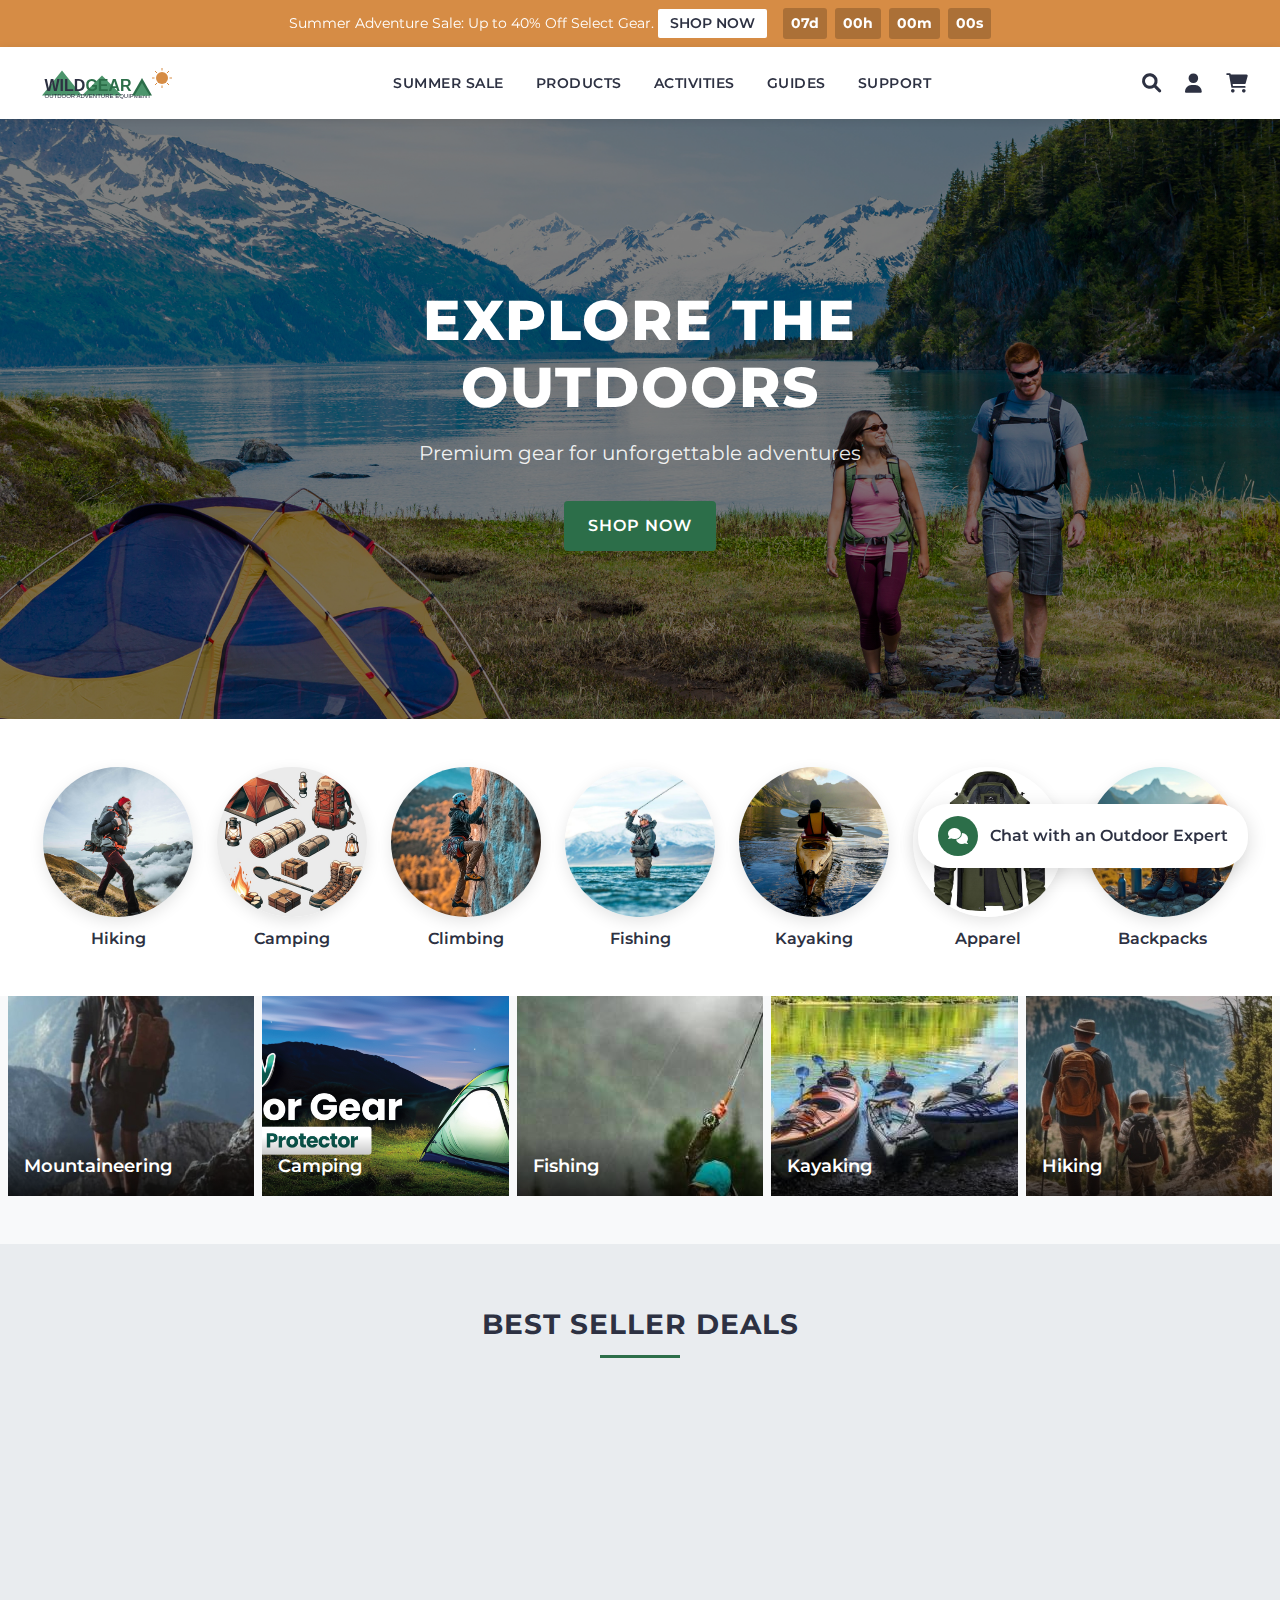
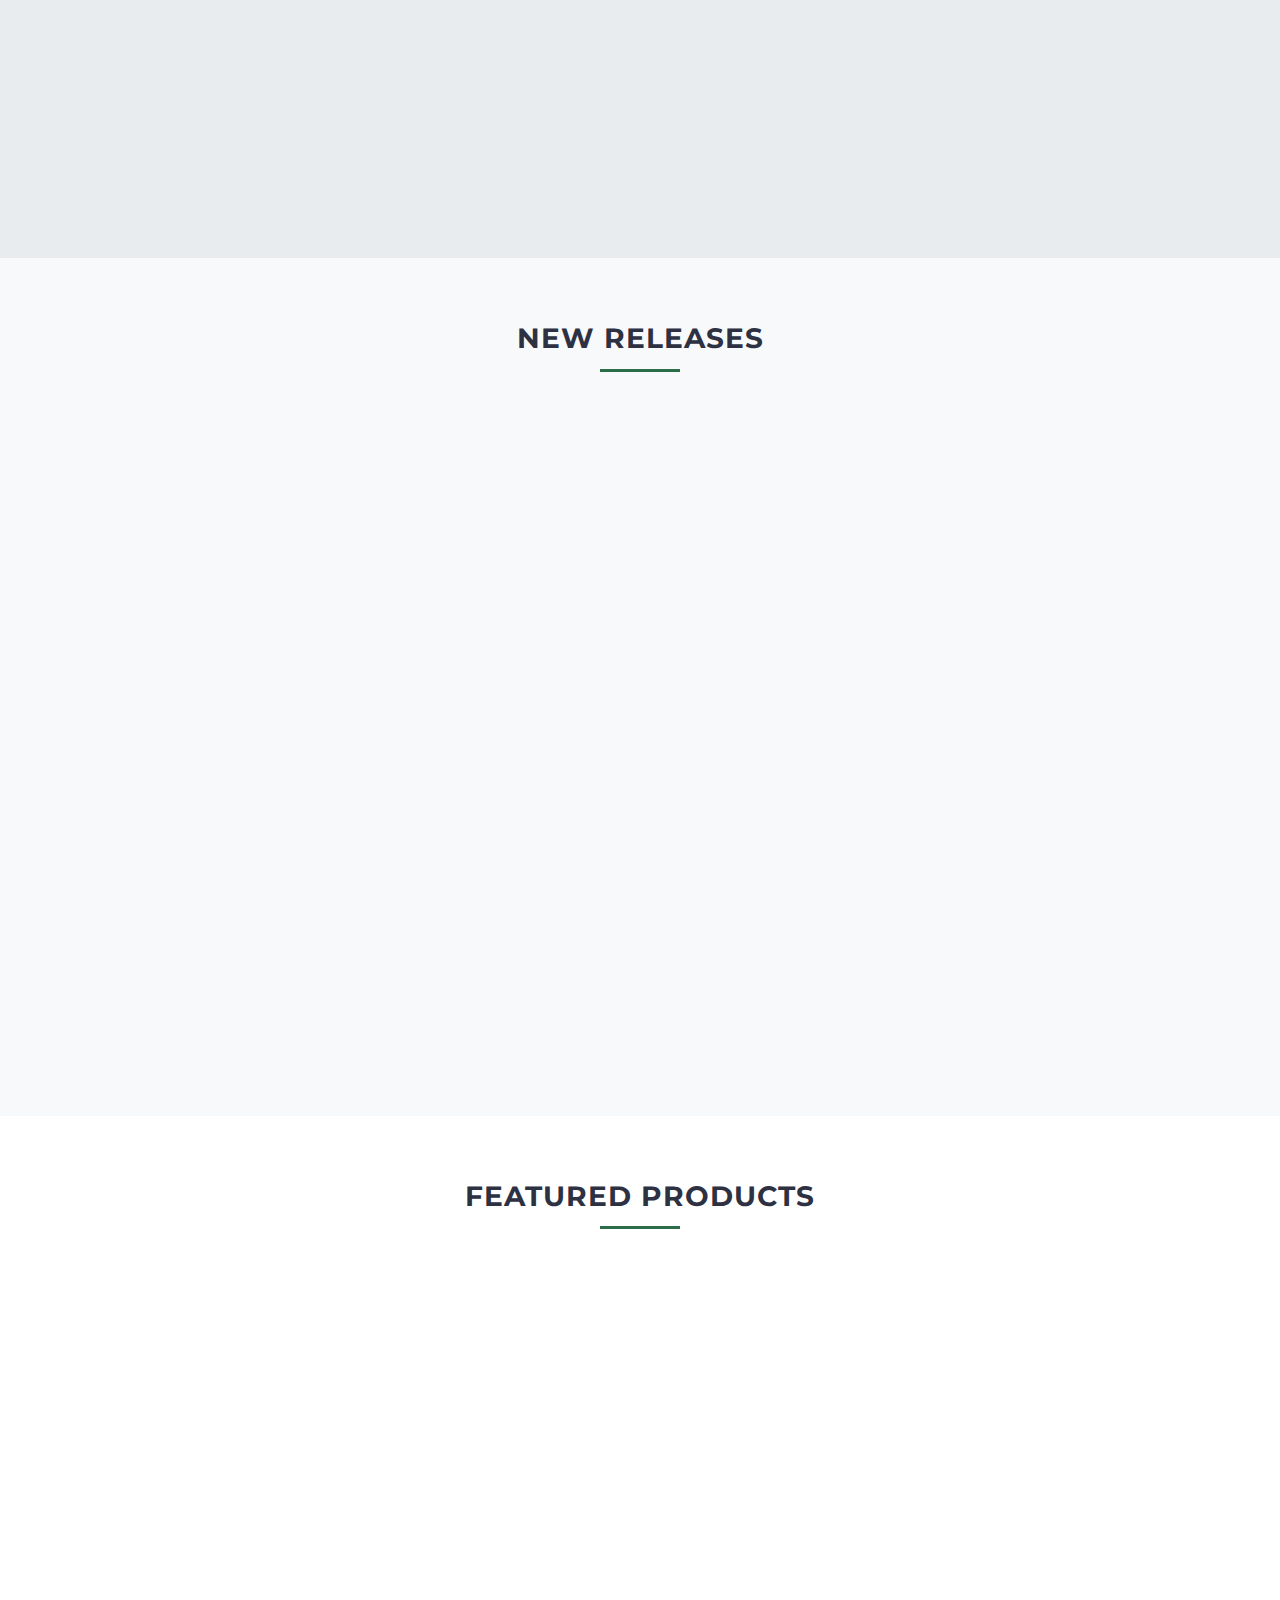
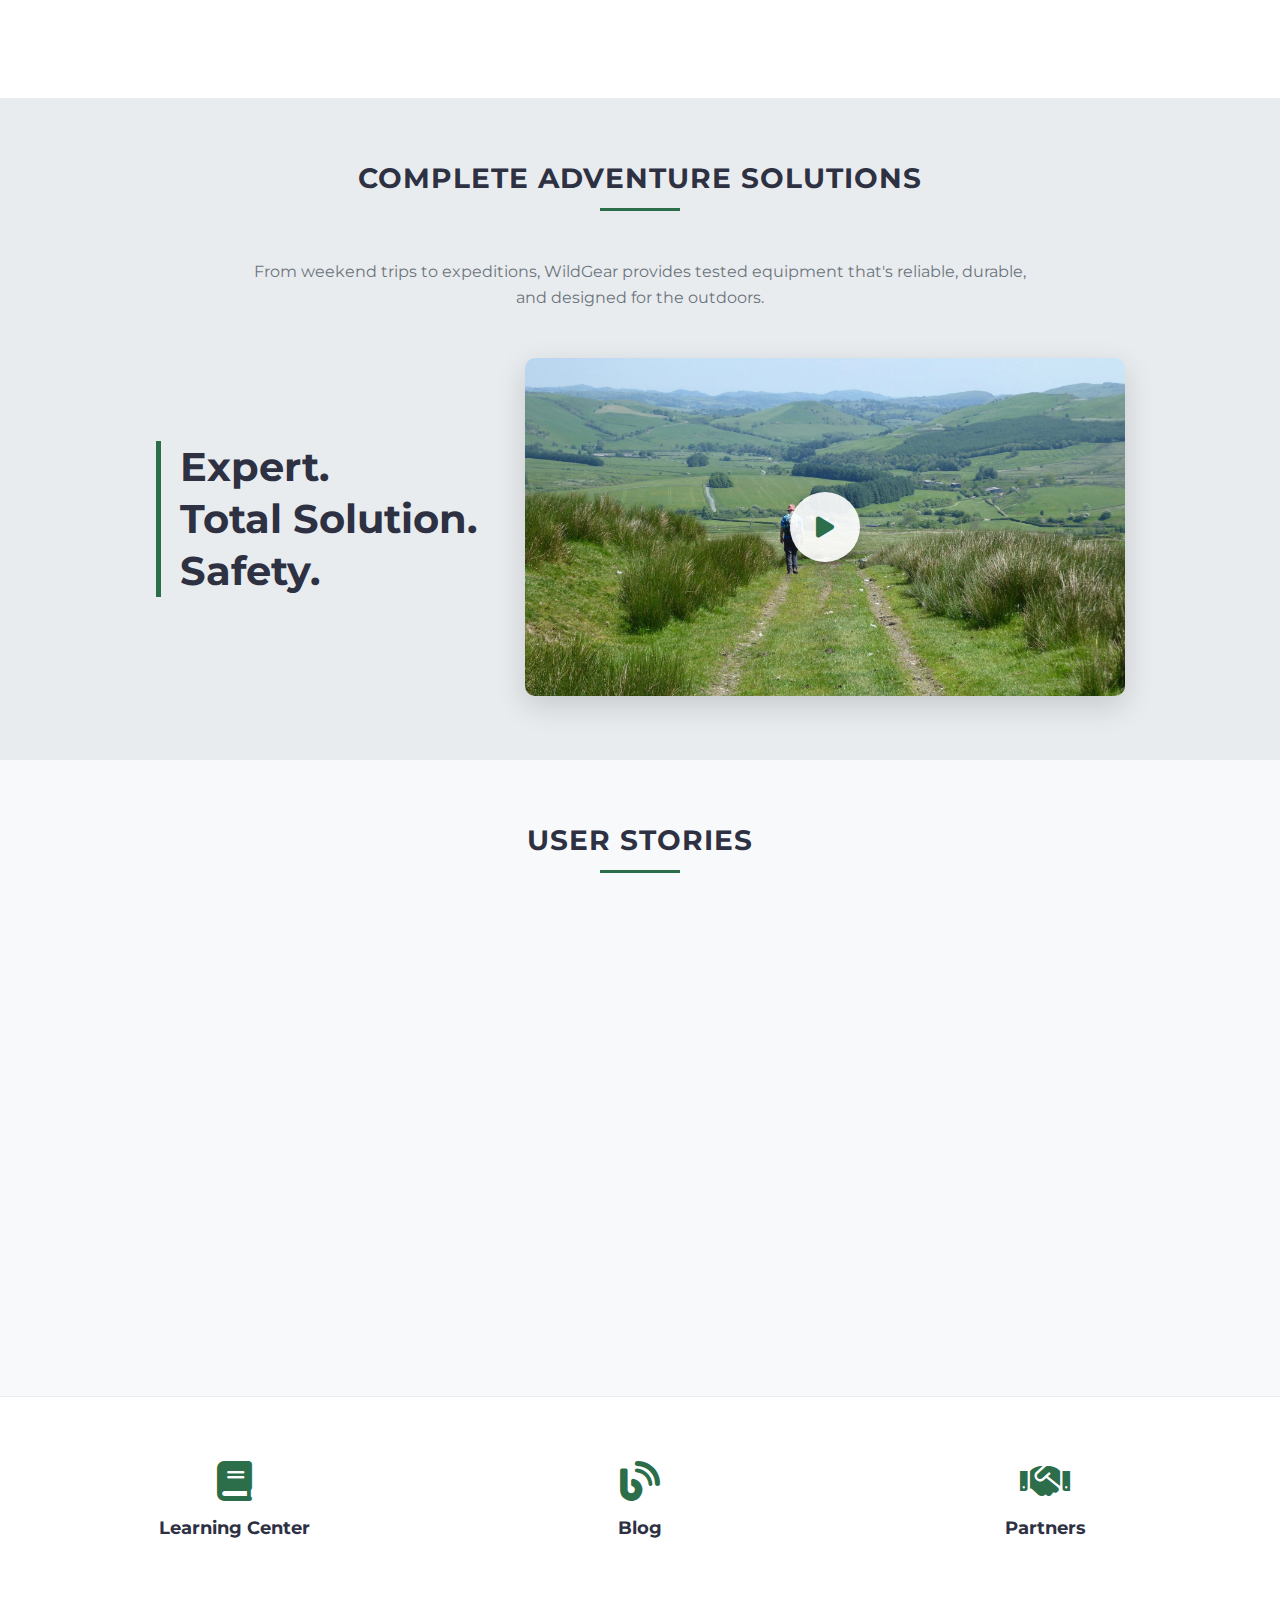
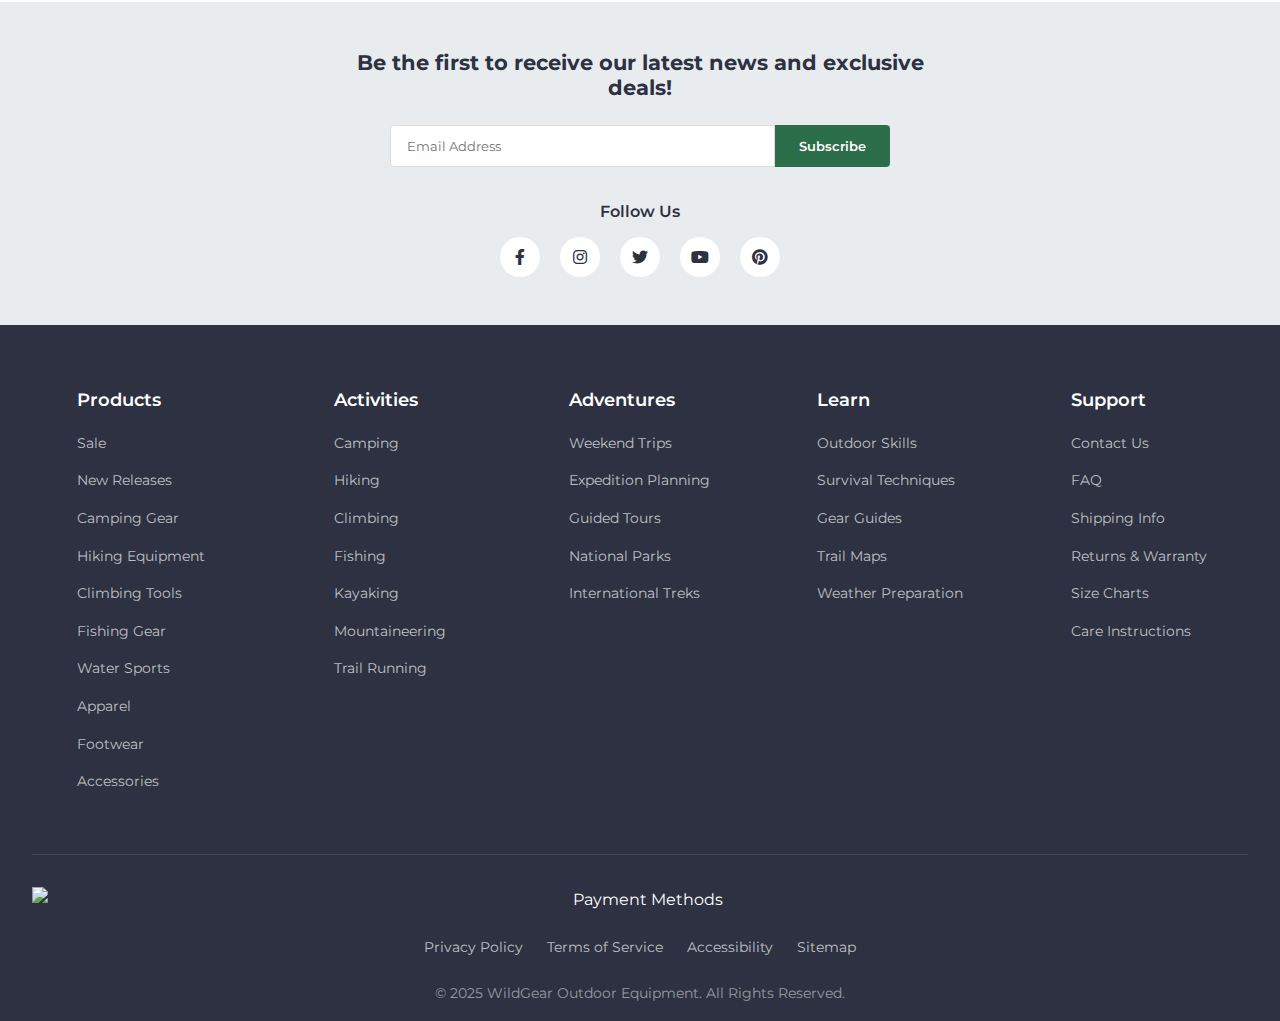
==== index.html @ 39154b1f "Rename main.html to index.html" ====
<!DOCTYPE html>
<html lang="en">
<head>
    <meta charset="UTF-8">
    <meta name="viewport" content="width=device-width, initial-scale=1.0">
    <title>WildGear | Outdoor Adventure Equipment</title>
    <link rel="stylesheet" href="styles.css">
    <link rel="stylesheet" href="https://cdnjs.cloudflare.com/ajax/libs/font-awesome/6.0.0/css/all.min.css">
</head>
<body>
    <header>
        <div class="announcement-bar">
            <p>Summer Adventure Sale: Up to 40% Off Select Gear. <a href="./products/summer-sale.html" class="btn-small">Shop Now</a></p>
            <div class="countdown" id="countdown">
                <span class="time-unit">
                    <span id="days">00</span>d
                </span>
                <span class="time-unit">
                    <span id="hours">00</span>h
                </span>
                <span class="time-unit">
                    <span id="minutes">00</span>m
                </span>
                <span class="time-unit">
                    <span id="seconds">00</span>s
                </span>
            </div>
        </div>
        <nav>
            <div class="logo">
                <a href="index.html"><img src="./img/logo.svg" alt="WildGear Logo"></a>
            </div>
            <ul class="nav-links">
                <li><a href="./products/summer-sale.html">Summer Sale</a></li>
                <li><a href="./products/product-detail.html">Products</a></li>
                <li><a href="./products/activities.html">Activities</a></li>
                <li><a href="./products/guides.html">Guides</a></li>
                <li><a href="./products/support.html">Support</a></li>
            </ul>
            <div class="nav-actions">
                <a href="#" class="icon-link"><i class="fas fa-search"></i></a>
                <a href="#" class="icon-link"><i class="fas fa-user"></i></a>
                <a href="./products/cart.html" class="icon-link"><i class="fas fa-shopping-cart"></i></a>
            </div>
            <div class="mobile-menu-btn">
                <i class="fas fa-bars"></i>
            </div>
        </nav>
    </header>

    <section class="hero">
        <div class="hero-content">
            <h1>Explore The Outdoors</h1>
            <p>Premium gear for unforgettable adventures</p>
            <a href="./products/summer-sale.html" class="btn-primary">Shop Now</a>
        </div>
    </section>

    <section class="categories">
        <div class="category-item">
            <img src="img/category-hiking.jpg" alt="Hiking Gear">
            <h3>Hiking</h3>
        </div>
        <div class="category-item">
            <img src="img/category-camping.jpg" alt="Camping Gear">
            <h3>Camping</h3>
        </div>
        <div class="category-item">
            <img src="img/The climb.png" alt="Climbing Gear">
            <h3>Climbing</h3>
        </div>
        <div class="category-item">
            <img src="img/Fishing tackle.jpg" alt="Fishing Gear">
            <h3>Fishing</h3>
        </div>
        <div class="category-item">
            <img src="img/category-kayaking.jpg" alt="Kayaking Gear">
            <h3>Kayaking</h3>
        </div>
        <div class="category-item">
            <img src="img/Outdoor clothing.png" alt="Outdoor Apparel">
            <h3>Apparel</h3>
        </div>
        <div class="category-item">
            <img src="img/category-backpacks.png" alt="Backpacks">
            <h3>Backpacks</h3>
        </div>
    </section>

    <section class="activities">
        <div class="activity-item">
            <img src="img/activity-mountaineering.png" alt="Mountaineering">
            <div class="overlay-text">Mountaineering</div>
        </div>
        <div class="activity-item">
            <img src="img/activity-camping.jpg" alt="Camping">
            <div class="overlay-text">Camping</div>
        </div>
        <div class="activity-item">
            <img src="img/activity-fishing.jpg" alt="Fishing">
            <div class="overlay-text">Fishing</div>
        </div>
        <div class="activity-item">
            <img src="img/activity-kayaking.jpg" alt="Kayaking">
            <div class="overlay-text">Kayaking</div>
        </div>
        <div class="activity-item">
            <img src="img/activity-hiking.jpg" alt="Hiking">
            <div class="overlay-text">Hiking</div>
        </div>
    </section>

    <section class="featured">
        <h2 class="section-title">BEST SELLER DEALS</h2>
        <div class="product-grid">
            <div class="product-card">
                <img src="img/product-tent.jpg" alt="Premium Camping Tent">
                <h3>Premium Camping Tent</h3>
                <div class="price">
                    <span class="current-price">$199.99</span>
                    <span class="original-price">$249.99</span>
                </div>
                <button class="add-to-cart">ADD TO CART</button>
            </div>
            <div class="product-card">
                <img src="./img/backpack.png" alt="Trail Explorer Backpack">
                <h3>Trail Explorer Backpack</h3>
                <div class="price">
                    <span class="current-price">$89.99</span>
                    <span class="original-price">$119.99</span>
                </div>
                <button class="add-to-cart">ADD TO CART</button>
            </div>
            <div class="product-card">
                <img src="./img/wilderness sleeping bag.png" alt="Wilderness Sleeping Bag">
                <h3>Wilderness Sleeping Bag</h3>
                <div class="price">
                    <span class="current-price">$79.99</span>
                    <span class="original-price">$99.99</span>
                </div>
                <button class="add-to-cart">ADD TO CART</button>
            </div>
            <div class="product-card">
                <img src="./img/Mountain Trekking Boots.jpg" alt="Mountain Trekking Boots">
                <h3>Mountain Trekking Boots</h3>
                <div class="price">
                    <span class="current-price">$149.99</span>
                    <span class="original-price">$189.99</span>
                </div>
                <button class="add-to-cart">ADD TO CART</button>
            </div>
        </div>
    </section>

    <section class="new-releases">
        <h2 class="section-title">NEW RELEASES</h2>
        <div class="releases-grid">
            <div class="release-item">
                <img src="img/new-jackets.jpg" alt="All-Weather Jackets">
                <div class="release-info">
                    <h3>All-Weather Jackets</h3>
                    <a href="#" class="btn-secondary">Learn More</a>
                </div>
            </div>
            <div class="release-item">
                <img src="img/new-hydration.png" alt="Advanced Hydration Systems">
                <div class="release-info">
                    <h3>Advanced Hydration Systems</h3>
                    <a href="#" class="btn-secondary">Learn More</a>
                </div>
            </div>
            <div class="release-item">
                <img src="img/new-tents.jpg" alt="Lightweight Camping Tents">
                <div class="release-info">
                    <h3>Lightweight Camping Tents</h3>
                    <a href="#" class="btn-secondary">Learn More</a>
                </div>
            </div>
            <div class="release-item">
                <img src="img/new-footwear.jpg" alt="All-Terrain Footwear">
                <div class="release-info">
                    <h3>All-Terrain Footwear</h3>
                    <a href="#" class="btn-secondary">Learn More</a>
                </div>
            </div>
        </div>
    </section>

    <section class="featured-products">
        <h2 class="section-title">FEATURED PRODUCTS</h2>
        <div class="featured-grid">
            <div class="featured-item">
                <img src="img/featured-ultralight.jpg" alt="Ultralight Tent">
                <div class="featured-info">
                    <h4>Ultralight Tent</h4>
                    <p>Waterproof 2-Person Backpacking Tent</p>
                    <a href="#" class="learn-more">Learn More</a>
                </div>
            </div>
            <div class="featured-item">
                <img src="img/featured-jacket.jpg" alt="TrekPro Jacket">
                <div class="featured-info">
                    <h4>TrekPro Jacket</h4>
                    <p>All-Weather Protection with Breathable Fabric</p>
                    <a href="#" class="learn-more">Learn More</a>
                </div>
            </div>
            <div class="featured-item">
                <img src="img/featured-cookset.jpg" alt="Camp Cookset">
                <div class="featured-info">
                    <h4>Camp Cookset</h4>
                    <p>Lightweight Portable Cooking System</p>
                    <a href="#" class="learn-more">Learn More</a>
                </div>
            </div>
            <div class="featured-item">
                <img src="img/featured-headlamp.jpg" alt="Night Explorer">
                <div class="featured-info">
                    <h4>Night Explorer</h4>
                    <p>Rechargeable LED Headlamp with 300ft Range</p>
                    <a href="#" class="learn-more">Learn More</a>
                </div>
            </div>
        </div>
    </section>

    <section class="adventure-solutions">
        <h2 class="section-title">COMPLETE ADVENTURE SOLUTIONS</h2>
        <p class="section-description">From weekend trips to expeditions, WildGear provides tested equipment that's reliable, durable, and designed for the outdoors.</p>
        <div class="solution-content">
            <div class="solution-text">
                <h3>Expert.<br>Total Solution.<br>Safety.</h3>
            </div>
            <div class="solution-video">
                <img src="img/video-thumbnail.jpg" alt="Adventure Solutions Video">
                <div class="play-button">
                    <i class="fas fa-play"></i>
                </div>
            </div>
        </div>
    </section>

    <section class="user-stories">
        <h2 class="section-title">USER STORIES</h2>
        <div class="stories-grid">
            <div class="story-card">
                <div class="story-video">
                    <img src="img/story-mountain.jpg" alt="Mountain Adventure">
                    <div class="play-button">
                        <i class="fas fa-play"></i>
                    </div>
                </div>
                <h3>Alex & Maya</h3>
                <p>"The gear we purchased allowed us to reach summits we thought were beyond our capabilities. The quality and durability exceeded our expectations."</p>
                <a href="#" class="read-more">Read More</a>
            </div>
            <div class="story-card">
                <div class="story-video">
                    <img src="img/story-camping.jpg" alt="Family Camping">
                    <div class="play-button">
                        <i class="fas fa-play"></i>
                    </div>
                </div>
                <h3>The Peterson Family</h3>
                <p>"With three young kids, we needed equipment that was reliable and easy to set up. WildGear's family tent and cooking system made our trips stress-free."</p>
                <a href="#" class="read-more">Read More</a>
            </div>
            <div class="story-card">
                <div class="story-video">
                    <img src="img/story-hiking.jpg" alt="Solo Hiking">
                    <div class="play-button">
                        <i class="fas fa-play"></i>
                    </div>
                </div>
                <h3>Sarah's Trail Journey</h3>
                <p>"The backpack and navigation tools were essential for my solo trek across the Appalachian Trail. I felt secure knowing I had reliable equipment."</p>
                <a href="#" class="read-more">Read More</a>
            </div>
        </div>
    </section>

    <section class="info-links">
        <div class="info-item">
            <i class="fas fa-book"></i>
            <h3>Learning Center</h3>
        </div>
        <div class="info-item">
            <i class="fas fa-blog"></i>
            <h3>Blog</h3>
        </div>
        <div class="info-item">
            <i class="fas fa-handshake"></i>
            <h3>Partners</h3>
        </div>
    </section>

    <section class="newsletter">
        <h3>Be the first to receive our latest news and exclusive deals!</h3>
        <div class="newsletter-form">
            <input type="email" placeholder="Email Address">
            <button type="submit">Subscribe</button>
        </div>
        <div class="social-links">
            <p>Follow Us</p>
            <div class="social-icons">
                <a href="#"><i class="fab fa-facebook-f"></i></a>
                <a href="#"><i class="fab fa-instagram"></i></a>
                <a href="#"><i class="fab fa-twitter"></i></a>
                <a href="#"><i class="fab fa-youtube"></i></a>
                <a href="#"><i class="fab fa-pinterest"></i></a>
            </div>
        </div>
    </section>

    <footer>
        <div class="footer-columns">
            <div class="footer-column">
                <h4>Products</h4>
                <ul>
                    <li><a href="#">Sale</a></li>
                    <li><a href="#">New Releases</a></li>
                    <li><a href="#">Camping Gear</a></li>
                    <li><a href="#">Hiking Equipment</a></li>
                    <li><a href="#">Climbing Tools</a></li>
                    <li><a href="#">Fishing Gear</a></li>
                    <li><a href="#">Water Sports</a></li>
                    <li><a href="#">Apparel</a></li>
                    <li><a href="#">Footwear</a></li>
                    <li><a href="#">Accessories</a></li>
                </ul>
            </div>
            <div class="footer-column">
                <h4>Activities</h4>
                <ul>
                    <li><a href="#">Camping</a></li>
                    <li><a href="#">Hiking</a></li>
                    <li><a href="#">Climbing</a></li>
                    <li><a href="#">Fishing</a></li>
                    <li><a href="#">Kayaking</a></li>
                    <li><a href="#">Mountaineering</a></li>
                    <li><a href="#">Trail Running</a></li>
                </ul>
            </div>
            <div class="footer-column">
                <h4>Adventures</h4>
                <ul>
                    <li><a href="#">Weekend Trips</a></li>
                    <li><a href="#">Expedition Planning</a></li>
                    <li><a href="#">Guided Tours</a></li>
                    <li><a href="#">National Parks</a></li>
                    <li><a href="#">International Treks</a></li>
                </ul>
            </div>
            <div class="footer-column">
                <h4>Learn</h4>
                <ul>
                    <li><a href="#">Outdoor Skills</a></li>
                    <li><a href="#">Survival Techniques</a></li>
                    <li><a href="#">Gear Guides</a></li>
                    <li><a href="#">Trail Maps</a></li>
                    <li><a href="#">Weather Preparation</a></li>
                </ul>
            </div>
            <div class="footer-column">
                <h4>Support</h4>
                <ul>
                    <li><a href="#">Contact Us</a></li>
                    <li><a href="#">FAQ</a></li>
                    <li><a href="#">Shipping Info</a></li>
                    <li><a href="#">Returns & Warranty</a></li>
                    <li><a href="#">Size Charts</a></li>
                    <li><a href="#">Care Instructions</a></li>
                </ul>
            </div>
        </div>
        <div class="footer-bottom">
            <div class="payment-methods">
                <img src="img/payment-methods.png" alt="Payment Methods">
            </div>
            <div class="footer-links">
                <a href="#">Privacy Policy</a>
                <a href="#">Terms of Service</a>
                <a href="#">Accessibility</a>
                <a href="#">Sitemap</a>
            </div>
            <div class="copyright">
                <p>&copy; 2025 WildGear Outdoor Equipment. All Rights Reserved.</p>
            </div>
        </div>
    </footer>

    <div class="chat-widget">
        <div class="chat-icon">
            <i class="fas fa-comments"></i>
        </div>
        <div class="chat-text">Chat with an Outdoor Expert</div>
    </div>

    <script src="script.js"></script>
</body>
</html>
---- styles.css ----
/* Global Styles */
@import url('https://fonts.googleapis.com/css2?family=Montserrat:wght@300;400;500;600;700&display=swap');

:root {
    /* Main color palette */
    --primary-color: #2c6e49;
    --secondary-color: #4c956c;
    --accent-color: #d68c45;
    --dark-color: #2d3142;
    --light-color: #f8f9fa;
    --gray-color: #6c757d;
    --light-gray: #e9ecef;
    --danger-color: #e63946;

    /* Typography */
    --heading-font: 'Montserrat', sans-serif;
    --body-font: 'Montserrat', sans-serif;

    /* Spacing */
    --spacing-xs: 0.25rem;
    --spacing-sm: 0.5rem;
    --spacing-md: 1rem;
    --spacing-lg: 2rem;
    --spacing-xl: 3rem;
}

* {
    margin: 0;
    padding: 0;
    box-sizing: border-box;
}

body {
    font-family: var(--body-font);
    line-height: 1.6;
    color: var(--dark-color);
    background-color: var(--light-color);
}

h1, h2, h3, h4, h5, h6 {
    font-family: var(--heading-font);
    font-weight: 700;
    line-height: 1.2;
    margin-bottom: var(--spacing-md);
}

a {
    text-decoration: none;
    color: var(--dark-color);
    transition: color 0.3s ease;
}

a:hover {
    color: var(--primary-color);
}

img {
    max-width: 100%;
    height: auto;
    display: block;
}

ul {
    list-style: none;
}

button {
    cursor: pointer;
    border: none;
    outline: none;
    font-family: var(--body-font);
}

.section-title {
    text-align: center;
    font-size: 1.75rem;
    font-weight: 700;
    margin-bottom: var(--spacing-xl);
    text-transform: uppercase;
    letter-spacing: 1px;
    position: relative;
    padding-bottom: var(--spacing-md);
}

.section-title::after {
    content: '';
    position: absolute;
    bottom: 0;
    left: 50%;
    transform: translateX(-50%);
    width: 80px;
    height: 3px;
    background-color: var(--primary-color);
}

.section-description {
    text-align: center;
    max-width: 800px;
    margin: 0 auto var(--spacing-xl);
    color: var(--gray-color);
}

/* Button Styles */
.btn-primary {
    display: inline-block;
    background-color: var(--primary-color);
    color: white;
    padding: 0.75rem 1.5rem;
    border-radius: 4px;
    font-weight: 600;
    text-transform: uppercase;
    letter-spacing: 1px;
    transition: background-color 0.3s ease;
}

.btn-primary:hover {
    background-color: var(--secondary-color);
    color: white;
}

.btn-secondary {
    display: inline-block;
    background-color: white;
    color: var(--primary-color);
    border: 2px solid var(--primary-color);
    padding: 0.5rem 1.25rem;
    border-radius: 4px;
    font-weight: 600;
    letter-spacing: 0.5px;
    transition: all 0.3s ease;
}

.btn-secondary:hover {
    background-color: var(--primary-color);
    color: white;
}

.btn-small {
    display: inline-block;
    background-color: white;
    color: var(--dark-color);
    padding: 0.25rem 0.75rem;
    border-radius: 2px;
    font-size: 0.85rem;
    font-weight: 600;
    text-transform: uppercase;
    transition: all 0.3s ease;
}

.btn-small:hover {
    background-color: var(--accent-color);
    color: white;
}

/* Header Styles */
header {
    width: 100%;
    position: sticky;
    top: 0;
    z-index: 1000;
}

.announcement-bar {
    background-color: var(--accent-color);
    color: white;
    padding: 0.5rem 0;
    text-align: center;
    display: flex;
    justify-content: center;
    align-items: center;
    flex-wrap: wrap;
    font-size: 0.9rem;
}

.announcement-bar p {
    margin-right: 1rem;
    transition: all 0.3s ease; /* 平滑过渡高度和透明度 */
}

.countdown {
    display: flex;
    gap: 0.5rem;
}

.time-unit {
    background-color: rgba(0, 0, 0, 0.2);
    padding: 0.25rem 0.5rem;
    border-radius: 3px;
    font-weight: 700;
}

nav {
    background-color: white;
    padding: 1rem 2rem;
    display: flex;
    justify-content: space-between;
    align-items: center;
    box-shadow: 0 2px 10px rgba(0, 0, 0, 0.1);
}

.logo img {
    height: 40px;
}

.nav-links {
    display: flex;
    align-items: center;
    gap: 2rem;
}

.nav-links li a {
    font-weight: 600;
    text-transform: uppercase;
    font-size: 0.9rem;
    letter-spacing: 0.5px;
}

.nav-actions {
    display: flex;
    align-items: center;
    gap: 1.5rem;
}

.icon-link {
    font-size: 1.2rem;
    color: var(--dark-color);
}

.mobile-menu-btn {
    display: none;
    font-size: 1.5rem;
    cursor: pointer;
}

/* Hero Section */
.hero {
    background: linear-gradient(rgba(0, 0, 0, 0.5), rgba(0, 0, 0, 0.5)), url('img/hero-background.jpg');
    background-size: cover;
    background-position: center;
    height: 600px;
    color: white;
    display: flex;
    align-items: center;
    justify-content: center;
    text-align: center;
}

.hero-content {
    max-width: 800px;
    padding: 0 1rem;
}

.hero h1 {
    font-size: 3.5rem;
    font-weight: 800;
    margin-bottom: 1rem;
    text-transform: uppercase;
    letter-spacing: 2px;
}

.hero p {
    font-size: 1.25rem;
    margin-bottom: 2rem;
    opacity: 0.9;
}

/* Categories Section */
.categories {
    display: flex;
    justify-content: center;
    /* grid-template-columns: repeat(auto-fill, minmax(150px, 1fr)); */
    gap: 1.5rem;
    padding: 3rem 2rem;
    background-color: white;
}

.category-item {
    text-align: center;
    transition: transform 0.3s ease;
}

.category-item:hover {
    transform: translateY(-5px);
}

.category-item img {
    width: 150px;
    height: 150px;
    object-fit: cover;
    border-radius: 50%;
    margin-bottom: 0.75rem;
    box-shadow: 0 5px 15px rgba(0, 0, 0, 0.1);
}

.category-item h3 {
    font-size: 1rem;
    margin-bottom: 0;
    font-weight: 600;
}

/* Activities Section */
.activities {
    display: grid;
    grid-template-columns: repeat(5, 1fr);
    gap: 0.5rem;
    padding: 0 0.5rem;
    margin-bottom: 3rem;
}

.activity-item {
    position: relative;
    overflow: hidden;
    height: 200px;
}

.activity-item img {
    width: 100%;
    height: 100%;
    object-fit: cover;
    transition: transform 0.5s ease;
}

.activity-item:hover img {
    transform: scale(1.05);
}

.overlay-text {
    position: absolute;
    bottom: 0;
    left: 0;
    width: 100%;
    background: linear-gradient(to top, rgba(0, 0, 0, 0.7), transparent);
    color: white;
    padding: 1rem;
    font-weight: 600;
    font-size: 1.1rem;
}

/* Featured Products Section */
.featured {
    padding: 4rem 2rem;
    background-color: var(--light-gray);
}

.product-grid {
    display: flex;
    justify-content: center;
    grid-template-columns: repeat(auto-fill, minmax(250px, 1fr));
    gap: 2rem;
}

.product-card {
    background-color: white;
    border-radius: 8px;
    overflow: hidden;
    box-shadow: 0 5px 15px rgba(0, 0, 0, 0.08);
    transition: transform 0.3s ease;
}

.product-card:hover {
    transform: translateY(-5px);
}

.product-card img {
    width: 100%;
    height: 250px;
    object-fit: cover;
}

.product-card h3 {
    font-size: 1.1rem;
    padding: 1rem 1rem 0.5rem;
    margin-bottom: 0.5rem;
}

.price {
    padding: 0 1rem;
    margin-bottom: 1rem;
    display: flex;
    align-items: center;
    gap: 0.75rem;
}

.current-price {
    font-weight: 700;
    font-size: 1.1rem;
    color: var(--primary-color);
}

.original-price {
    font-size: 0.9rem;
    color: var(--gray-color);
    text-decoration: line-through;
}

.add-to-cart {
    width: 100%;
    padding: 0.75rem;
    background-color: var(--primary-color);
    color: white;
    font-weight: 600;
    border-top: 1px solid rgba(0, 0, 0, 0.05);
    transition: background-color 0.3s ease;
}

.add-to-cart:hover {
    background-color: var(--secondary-color);
}

/* New Releases Section */
.new-releases {
    padding: 4rem 2rem;
}

.releases-grid {
    display: grid;
    grid-template-columns: repeat(2, 1fr);
    gap: 2rem;
}

.release-item {
    position: relative;
    height: 300px;
    overflow: hidden;
    border-radius: 8px;
    box-shadow: 0 5px 15px rgba(0, 0, 0, 0.1);
}

.release-item img {
    width: 100%;
    height: 100%;
    object-fit: cover;
    filter: brightness(0.8);
    transition: all 0.5s ease;
}

.release-item:hover img {
    transform: scale(1.05);
    filter: brightness(0.7);
}

.release-info {
    position: absolute;
    bottom: 0;
    left: 0;
    width: 100%;
    padding: 1.5rem;
    background: linear-gradient(to top, rgba(0, 0, 0, 0.8), transparent);
    color: white;
}

.release-info h3 {
    font-size: 1.5rem;
    margin-bottom: 1rem;
}

/* Featured Products Section */
.featured-products {
    padding: 4rem 2rem;
    background-color: white;
}

.featured-grid {
    display: flex;
    justify-content: center;
    grid-template-columns: repeat(auto-fill, minmax(250px, 1fr));
    gap: 2rem;
}

.featured-item {
    background-color: var(--light-gray);
    border-radius: 8px;
    overflow: hidden;
    box-shadow: 0 3px 10px rgba(0, 0, 0, 0.05);
    transition: all 0.3s ease;
}

.featured-item:hover {
    transform: translateY(-5px);
    box-shadow: 0 8px 20px rgba(0, 0, 0, 0.1);
}

.featured-item img {
    width: 100%;
    height: 200px;
    object-fit: cover;
}

.featured-info {
    padding: 1.25rem;
}

.featured-info h4 {
    font-size: 1.1rem;
    font-weight: 700;
    margin-bottom: 0.25rem;
    color: var(--primary-color);
}

.featured-info p {
    font-size: 0.9rem;
    color: var(--gray-color);
    margin-bottom: 1rem;
}

.learn-more {
    color: var(--accent-color);
    font-weight: 600;
    font-size: 0.9rem;
    display: inline-block;
    padding-bottom: 2px;
    border-bottom: 2px solid var(--accent-color);
    transition: all 0.3s ease;
}

.learn-more:hover {
    color: var(--primary-color);
    border-color: var(--primary-color);
}

/* Adventure Solutions Section */
.adventure-solutions {
    padding: 4rem 2rem;
    background-color: var(--light-gray);
}

.solution-content {
    display: flex;
    flex-wrap: wrap;
    gap: 3rem;
    justify-content: center;
    align-items: center;
}

.solution-text h3 {
    font-size: 2.5rem;
    line-height: 1.3;
    color: var(--dark-color);
    position: relative;
    padding-left: 1.5rem;
}

.solution-text h3::before {
    content: '';
    position: absolute;
    left: 0;
    top: 0;
    bottom: 0;
    width: 5px;
    background-color: var(--primary-color);
}

.solution-video {
    position: relative;
    border-radius: 10px;
    overflow: hidden;
    box-shadow: 0 10px 30px rgba(0, 0, 0, 0.15);
    max-width: 600px;
    width: 100%;
}

.solution-video img {
    width: 100%;
    height: auto;
}

.play-button {
    position: absolute;
    top: 50%;
    left: 50%;
    transform: translate(-50%, -50%);
    width: 70px;
    height: 70px;
    background-color: rgba(255, 255, 255, 0.9);
    border-radius: 50%;
    display: flex;
    justify-content: center;
    align-items: center;
    cursor: pointer;
    box-shadow: 0 5px 15px rgba(0, 0, 0, 0.2);
    transition: all 0.3s ease;
}

.play-button:hover {
    background-color: var(--primary-color);
}

.play-button i {
    color: var(--primary-color);
    font-size: 1.5rem;
    transition: color 0.3s ease;
}

.play-button:hover i {
    color: white;
}

/* User Stories Section */
.user-stories {
    padding: 4rem 2rem;
}

.stories-grid {
    display: grid;
    grid-template-columns: repeat(auto-fit, minmax(300px, 1fr));
    gap: 2rem;
}

.story-card {
    background-color: white;
    border-radius: 8px;
    overflow: hidden;
    box-shadow: 0 5px 15px rgba(0, 0, 0, 0.08);
    transition: transform 0.3s ease;
}

.story-card:hover {
    transform: translateY(-5px);
}

.story-video {
    position: relative;
    height: 200px;
}

.story-video img {
    width: 100%;
    height: 100%;
    object-fit: cover;
}

.story-card h3 {
    padding: 1.25rem 1.25rem 0.5rem;
    margin-bottom: 0;
    font-weight: 700;
}

.story-card p {
    padding: 0 1.25rem 1rem;
    font-size: 0.95rem;
    color: var(--gray-color);
    font-style: italic;
}

.read-more {
    display: block;
    padding: 0.75rem 1.25rem;
    text-align: center;
    background-color: var(--light-gray);
    color: var(--dark-color);
    font-weight: 600;
    font-size: 0.9rem;
    transition: all 0.3s ease;
}

.read-more:hover {
    background-color: var(--primary-color);
    color: white;
}

/* Info Links Section */
.info-links {
    display: grid;
    grid-template-columns: repeat(3, 1fr);
    padding: 2rem;
    text-align: center;
    background-color: white;
    border-top: 1px solid var(--light-gray);
    border-bottom: 1px solid var(--light-gray);
}

.info-item {
    padding: 2rem;
    cursor: pointer;
    transition: all 0.3s ease;
}

.info-item:hover {
    background-color: var(--light-gray);
}

.info-item i {
    font-size: 2.5rem;
    color: var(--primary-color);
    margin-bottom: 1rem;
}

.info-item h3 {
    font-size: 1.1rem;
    margin-bottom: 0;
}

/* Newsletter Section */
.newsletter {
    padding: 3rem 2rem;
    text-align: center;
    background-color: var(--light-gray);
}

.newsletter h3 {
    max-width: 600px;
    margin: 0 auto 1.5rem;
    font-size: 1.3rem;
}

.newsletter-form {
    display: flex;
    justify-content: center;
    margin-bottom: 2rem;
    max-width: 500px;
    margin-left: auto;
    margin-right: auto;
}

.newsletter-form input {
    flex-grow: 1;
    padding: 0.75rem 1rem;
    border: 1px solid #ddd;
    border-radius: 4px 0 0 4px;
    font-family: var(--body-font);
}

.newsletter-form button {
    padding: 0.75rem 1.5rem;
    background-color: var(--primary-color);
    color: white;
    font-weight: 600;
    border-radius: 0 4px 4px 0;
    transition: background-color 0.3s ease;
}

.newsletter-form button:hover {
    background-color: var(--secondary-color);
}

.social-links p {
    margin-bottom: 0.75rem;
    font-weight: 600;
}

.social-icons {
    display: flex;
    justify-content: center;
    gap: 1.25rem;
}

.social-icons a {
    width: 40px;
    height: 40px;
    display: flex;
    align-items: center;
    justify-content: center;
    background-color: white;
    border-radius: 50%;
    color: var(--dark-color);
    transition: all 0.3s ease;
}

.social-icons a:hover {
    background-color: var(--primary-color);
    color: white;
}

/* Footer Styles */
footer {
    background-color: var(--dark-color);
    color: white;
    padding: 4rem 2rem 1rem;
}

.footer-columns {
    display: grid;
    justify-items: center;
    grid-template-columns: repeat(auto-fit, minmax(200px, 1fr));
    gap: 2rem;
    margin-bottom: 3rem;
}

.footer-column h4 {
    font-size: 1.1rem;
    margin-bottom: 1.25rem;
    font-weight: 600;
    color: white;
}

.footer-column ul li {
    margin-bottom: 0.75rem;
}

.footer-column ul li a {
    color: rgba(255, 255, 255, 0.7);
    font-size: 0.9rem;
    transition: color 0.3s ease;
}

.footer-column ul li a:hover {
    color: white;
}

.footer-bottom {
    padding-top: 2rem;
    border-top: 1px solid rgba(255, 255, 255, 0.1);
    text-align: center;
}

.payment-methods {
    margin-bottom: 1.5rem;
}

.payment-methods img {
    max-height: 30px;
    margin: 0 auto;
}

.footer-links {
    display: flex;
    justify-content: center;
    flex-wrap: wrap;
    gap: 1.5rem;
    margin-bottom: 1.5rem;
}

.footer-links a {
    color: rgba(255, 255, 255, 0.7);
    font-size: 0.9rem;
}

.footer-links a:hover {
    color: white;
}

.copyright {
    color: rgba(255, 255, 255, 0.5);
    font-size: 0.85rem;
}

/* Chat Widget */
.chat-widget {
    position: fixed;
    bottom: 2rem;
    right: 2rem;
    display: flex;
    align-items: center;
    background-color: white;
    padding: 0.75rem 1.25rem;
    border-radius: 30px;
    box-shadow: 0 5px 20px rgba(0, 0, 0, 0.15);
    cursor: pointer;
    z-index: 100;
    transition: all 0.3s ease;
}

.chat-widget:hover {
    transform: translateY(-3px);
    box-shadow: 0 8px 25px rgba(0, 0, 0, 0.2);
}

.chat-icon {
    width: 40px;
    height: 40px;
    background-color: var(--primary-color);
    border-radius: 50%;
    display: flex;
    align-items: center;
    justify-content: center;
    color: white;
    margin-right: 0.75rem;
}

.chat-text {
    font-weight: 600;
}

/* Responsive Styles */
@media (max-width: 1024px) {
    .hero h1 {
        font-size: 3rem;
    }

    .solution-text h3 {
        font-size: 2rem;
    }

    .releases-grid {
        grid-template-columns: 1fr;
    }
}

@media (max-width: 768px) {
    .nav-links, .nav-actions {
        display: none;
    }

    .mobile-menu-btn {
        display: block;
    }

    .hero h1 {
        font-size: 2.5rem;
    }

    .categories {
        grid-template-columns: repeat(3, 1fr);
        gap: 1rem;
    }

    .activities {
        grid-template-columns: repeat(2, 1fr);
    }

    .info-links {
        grid-template-columns: 1fr;
    }

    .solution-content {
        flex-direction: column;
        gap: 2rem;
    }

    .solution-text h3 {
        font-size: 1.75rem;
    }

    .footer-columns {
        grid-template-columns: repeat(2, 1fr);
    }

    .chat-text {
        display: none;
    }

    .chat-widget {
        padding: 0;
        width: 60px;
        height: 60px;
        justify-content: center;
    }

    .chat-icon {
        margin-right: 0;
    }
}

@media (max-width: 480px) {
    .hero h1 {
        font-size: 2rem;
    }

    .hero p {
        font-size: 1rem;
    }

    .categories {
        grid-template-columns: repeat(2, 1fr);
    }

    .activities {
        grid-template-columns: 1fr;
    }

    .footer-columns {
        grid-template-columns: 1fr;
    }

    .play-button {
        width: 50px;
        height: 50px;
    }

    .newsletter-form {
        flex-direction: column;
    }

    .newsletter-form input {
        border-radius: 4px;
        margin-bottom: 0.5rem;
    }

    .newsletter-form button {
        border-radius: 4px;
    }
}
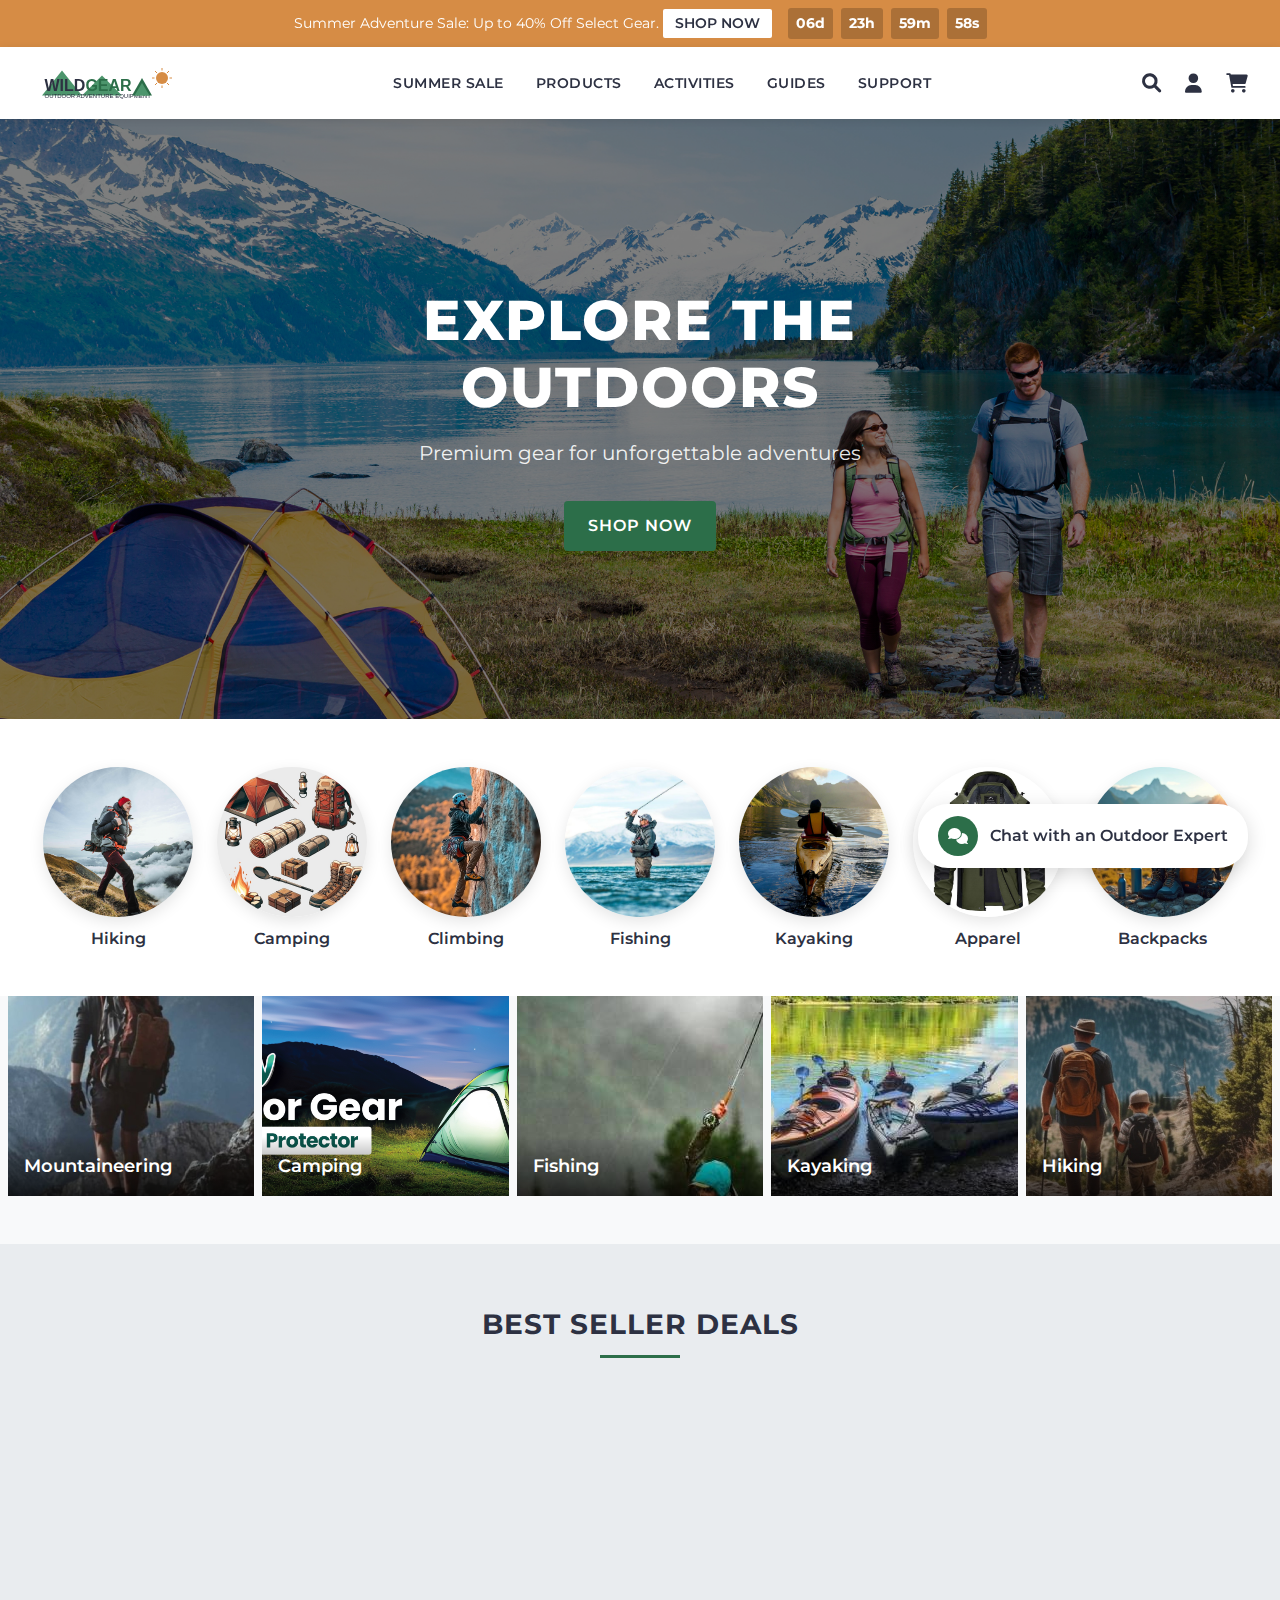
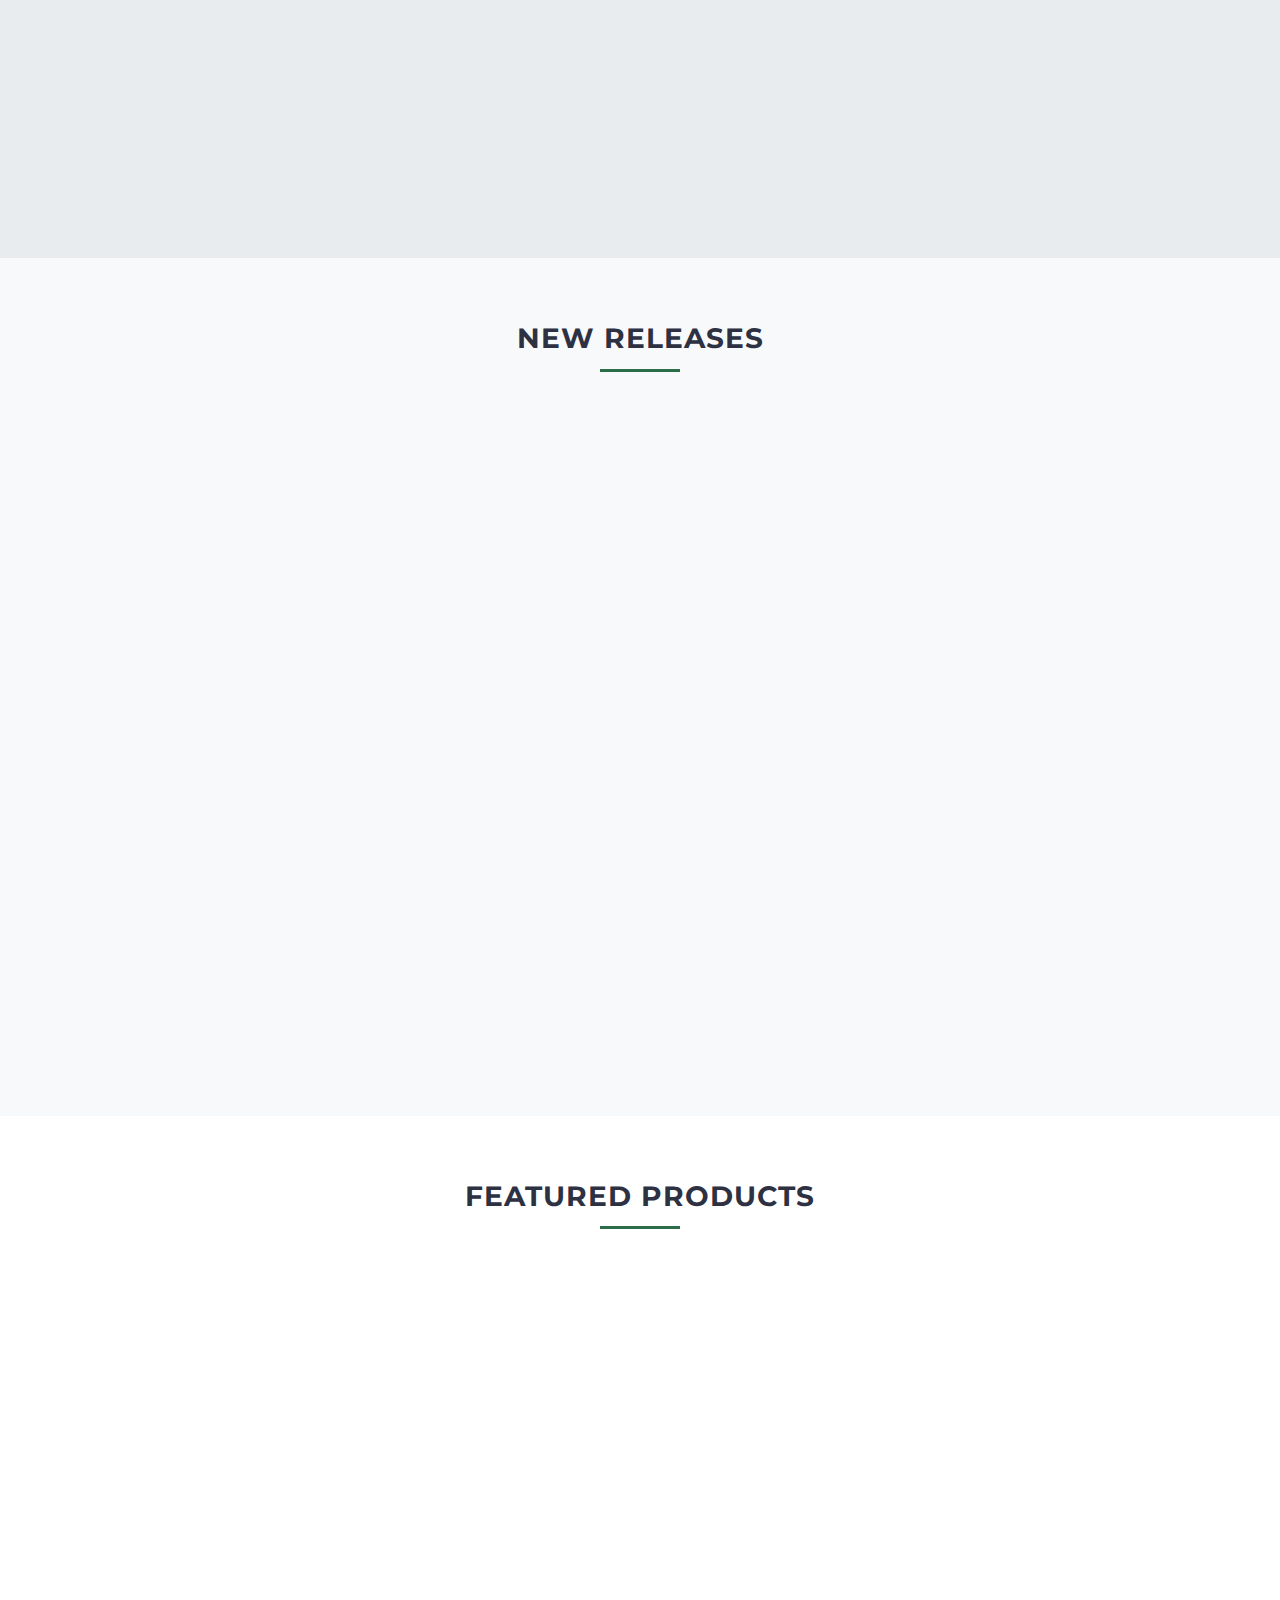
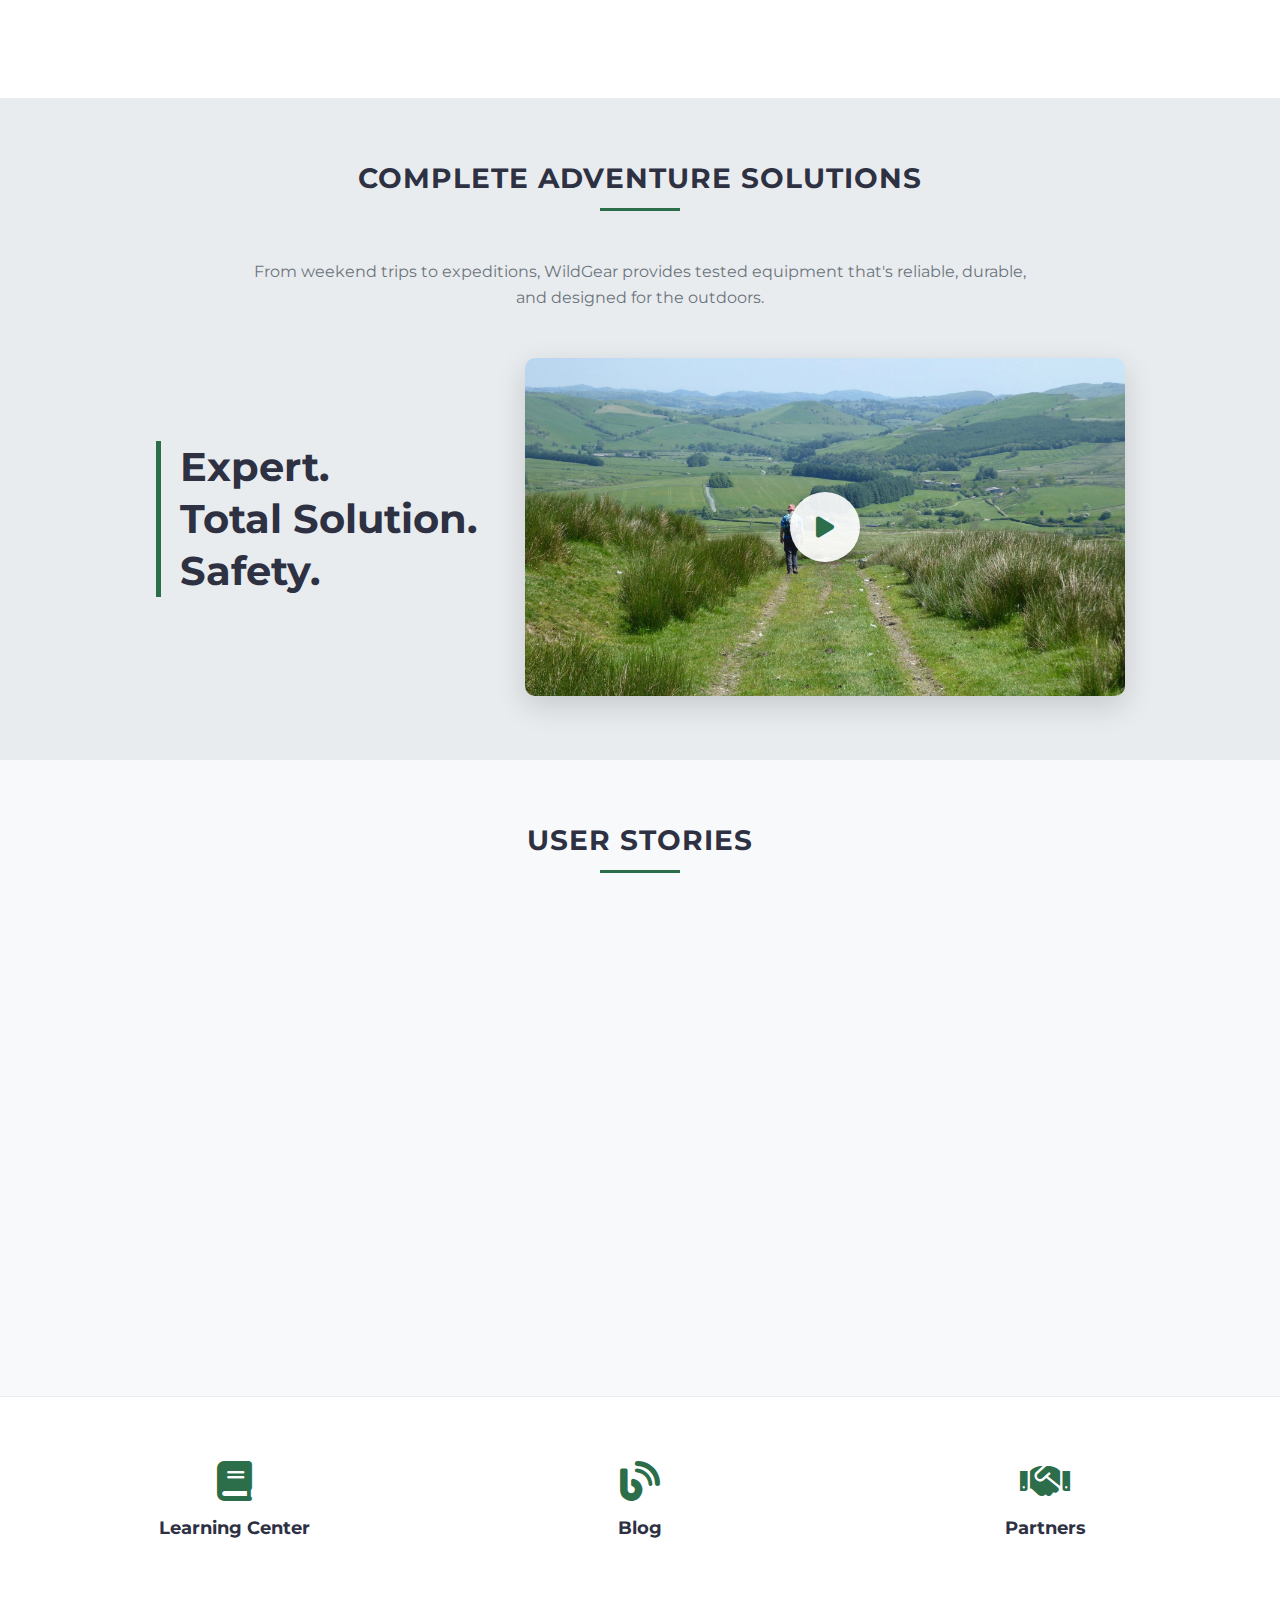
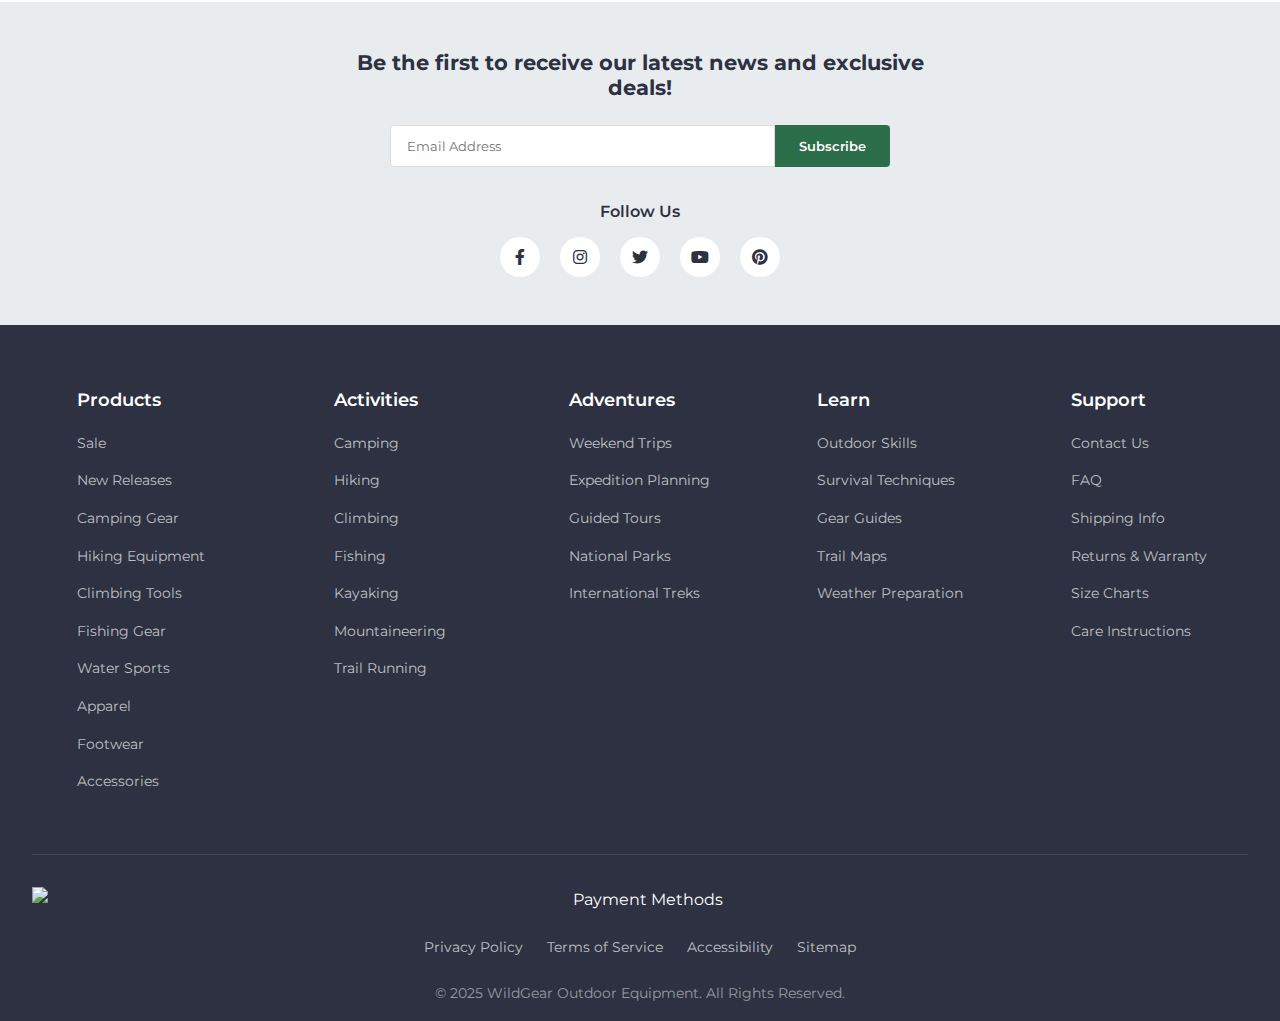
==== commit 91e446fa: "Update index.html" ====
--- a/index.html
+++ b/index.html
@@ -38,7 +38,7 @@
                 <li><a href="./products/support.html">Support</a></li>
             </ul>
             <div class="nav-actions">
-                <a href="#" class="icon-link"><i class="fas fa-search"></i></a>
+                <a href="#" class="icon-link" id="header-search"><i class="fas fa-search"></i></a>
                 <a href="#" class="icon-link"><i class="fas fa-user"></i></a>
                 <a href="./products/cart.html" class="icon-link"><i class="fas fa-shopping-cart"></i></a>
             </div>
@@ -114,7 +114,7 @@
         <h2 class="section-title">BEST SELLER DEALS</h2>
         <div class="product-grid">
             <div class="product-card">
-                <img src="img/product-tent.jpg" alt="Premium Camping Tent">
+                <img src="https://exzbshteqangjyjflhlz.supabase.co/storage/v1/object/public/websitedata//product-tent.jpg" alt="Premium Camping Tent">
                 <h3>Premium Camping Tent</h3>
                 <div class="price">
                     <span class="current-price">$199.99</span>
@@ -123,7 +123,7 @@
                 <button class="add-to-cart">ADD TO CART</button>
             </div>
             <div class="product-card">
-                <img src="./img/backpack.png" alt="Trail Explorer Backpack">
+                <img src="https://exzbshteqangjyjflhlz.supabase.co/storage/v1/object/public/websitedata//backpack.png" alt="Trail Explorer Backpack">
                 <h3>Trail Explorer Backpack</h3>
                 <div class="price">
                     <span class="current-price">$89.99</span>
@@ -132,7 +132,7 @@
                 <button class="add-to-cart">ADD TO CART</button>
             </div>
             <div class="product-card">
-                <img src="./img/wilderness sleeping bag.png" alt="Wilderness Sleeping Bag">
+                <img src="https://exzbshteqangjyjflhlz.supabase.co/storage/v1/object/public/websitedata//Wilderness%20sleeping%20bag.png" alt="Wilderness Sleeping Bag">
                 <h3>Wilderness Sleeping Bag</h3>
                 <div class="price">
                     <span class="current-price">$79.99</span>
@@ -141,7 +141,7 @@
                 <button class="add-to-cart">ADD TO CART</button>
             </div>
             <div class="product-card">
-                <img src="./img/Mountain Trekking Boots.jpg" alt="Mountain Trekking Boots">
+                <img src="https://exzbshteqangjyjflhlz.supabase.co/storage/v1/object/public/websitedata//Mountain%20Trekking%20Boots.jpg" alt="Mountain Trekking Boots">
                 <h3>Mountain Trekking Boots</h3>
                 <div class="price">
                     <span class="current-price">$149.99</span>
@@ -388,14 +388,29 @@
             </div>
         </div>
     </footer>
-
-    <div class="chat-widget">
-        <div class="chat-icon">
-            <i class="fas fa-comments"></i>
-        </div>
-        <div class="chat-text">Chat with an Outdoor Expert</div>
+    <!-- 转whatsapp号码 -->
+     <a href="https://wa.me/8613326425565">
+        <div class="chat-widget">
+            <div class="chat-icon">
+                <i class="fas fa-comments"></i>
+            </div>
+            <div class="chat-text">Chat with an Outdoor Expert</div>
+        </div>
+     </a>
+
+    <!-- 搜索框 -->
+    <div id="search-overlay" class="search-overlay active" style="display: none;">
+        <div class="search-container">
+            <div class="search-header">
+                <i class="fas fa-search"></i>
+                <input type="text" id="search-input" placeholder="Search products..." autofocus="">
+                <button id="close-search" class="close-btn">
+                    <i class="fas fa-times"></i>
+                </button>
+            </div>
+            <div class="search-results" id="search-results"><div class="initial-message">Start typing to search products...</div></div>
+        </div>
     </div>
-
     <script src="script.js"></script>
 </body>
 </html>
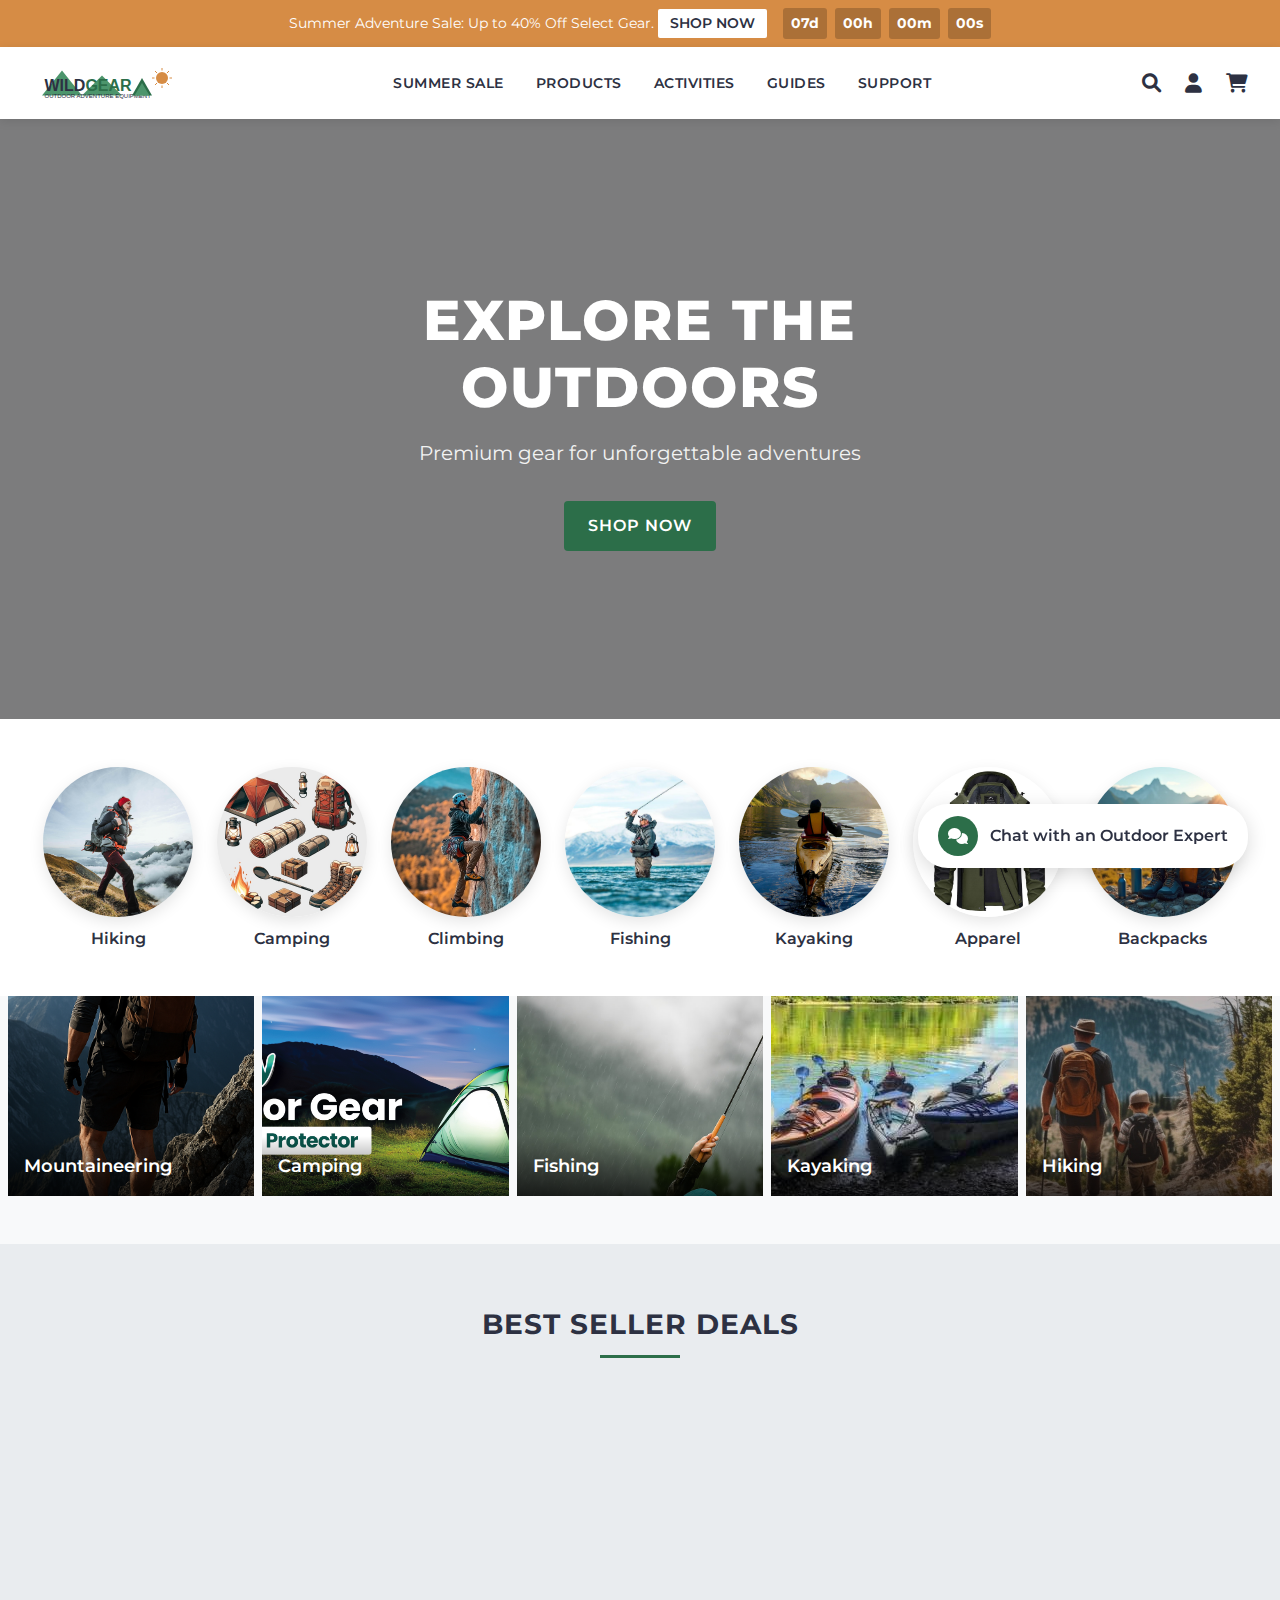
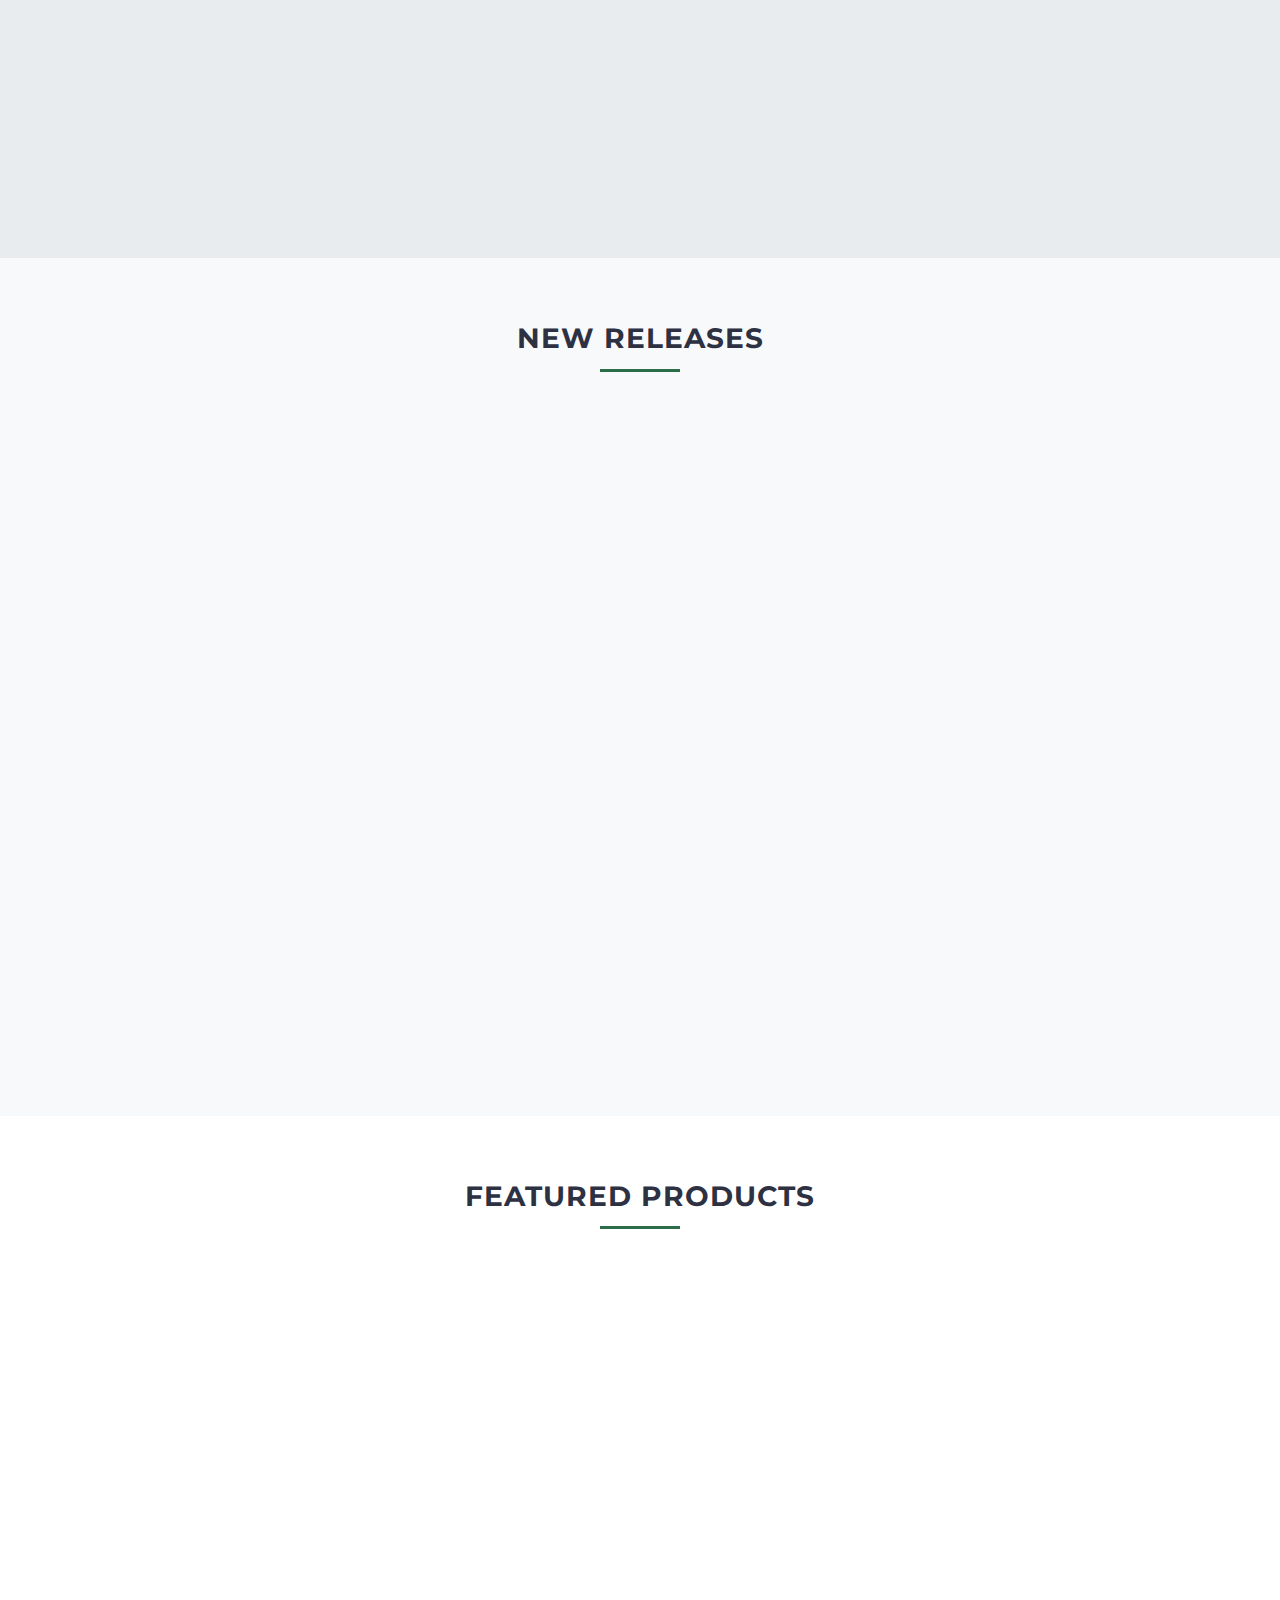
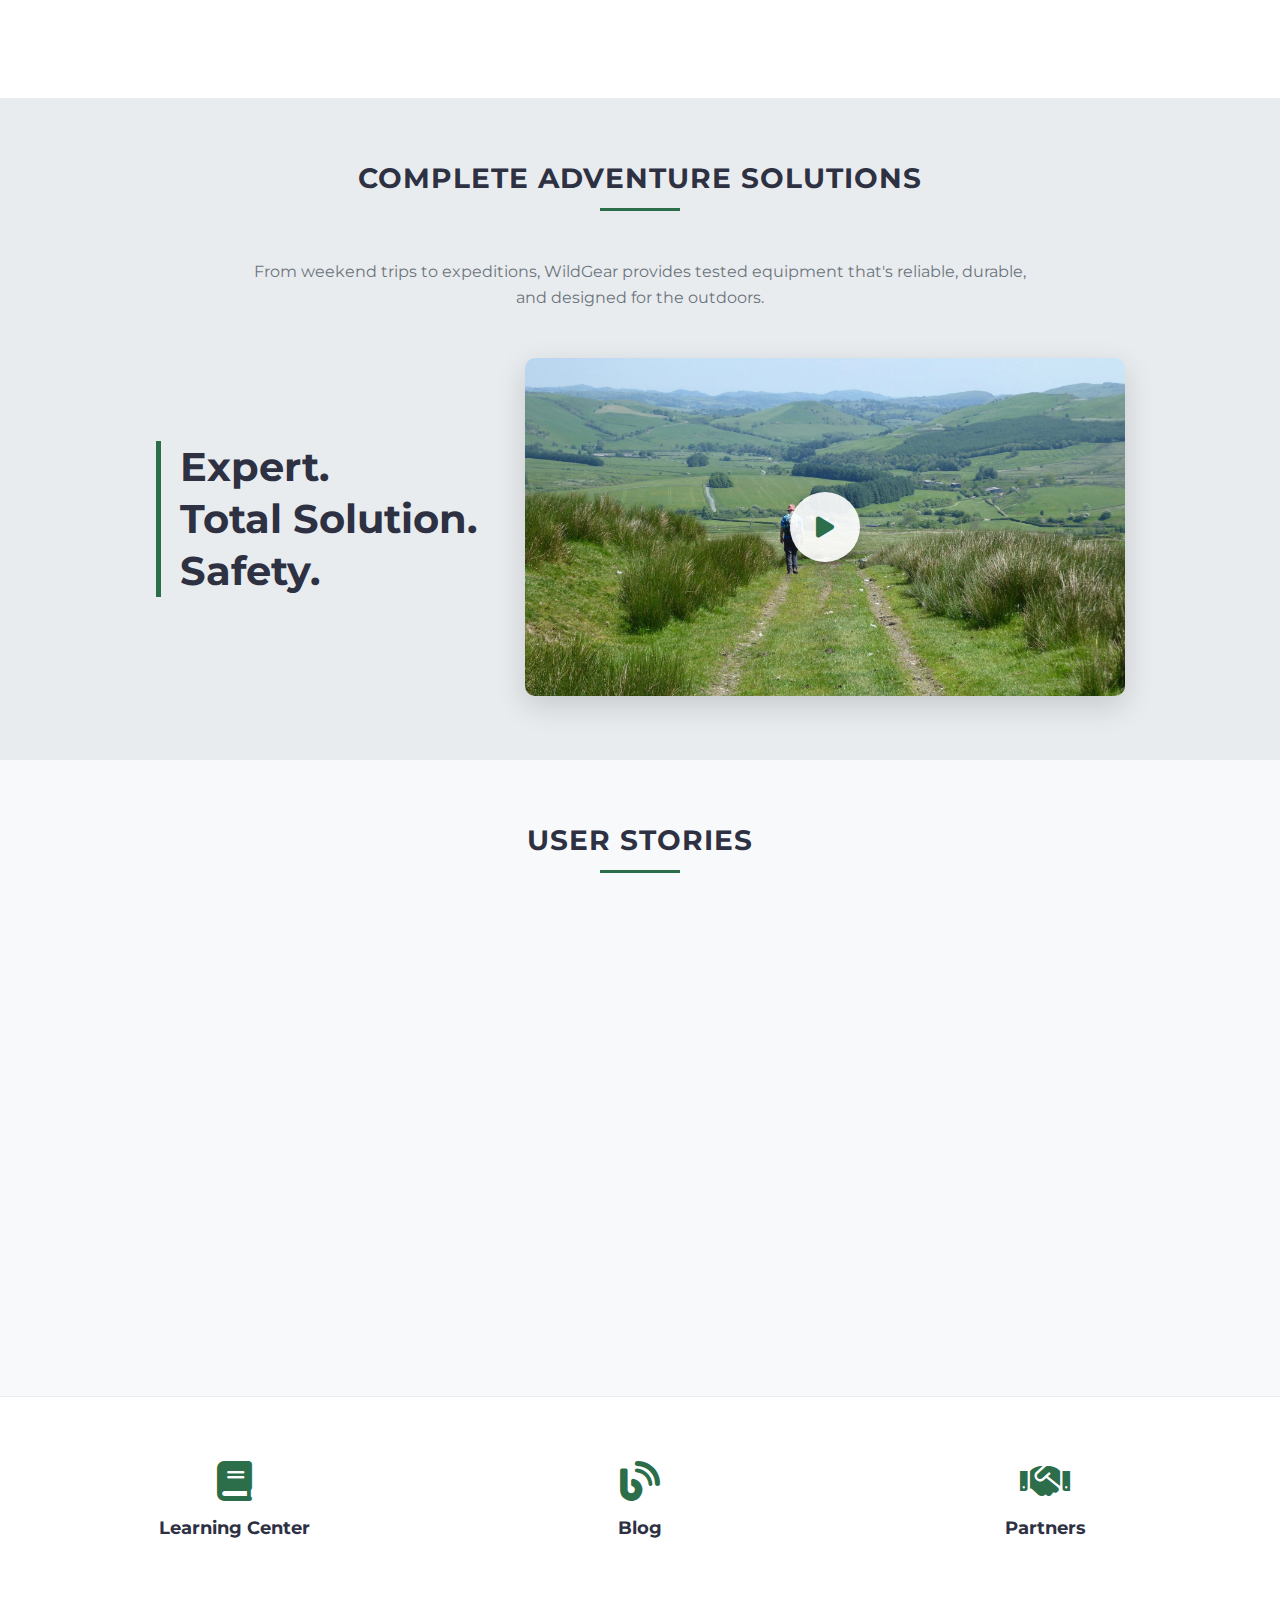
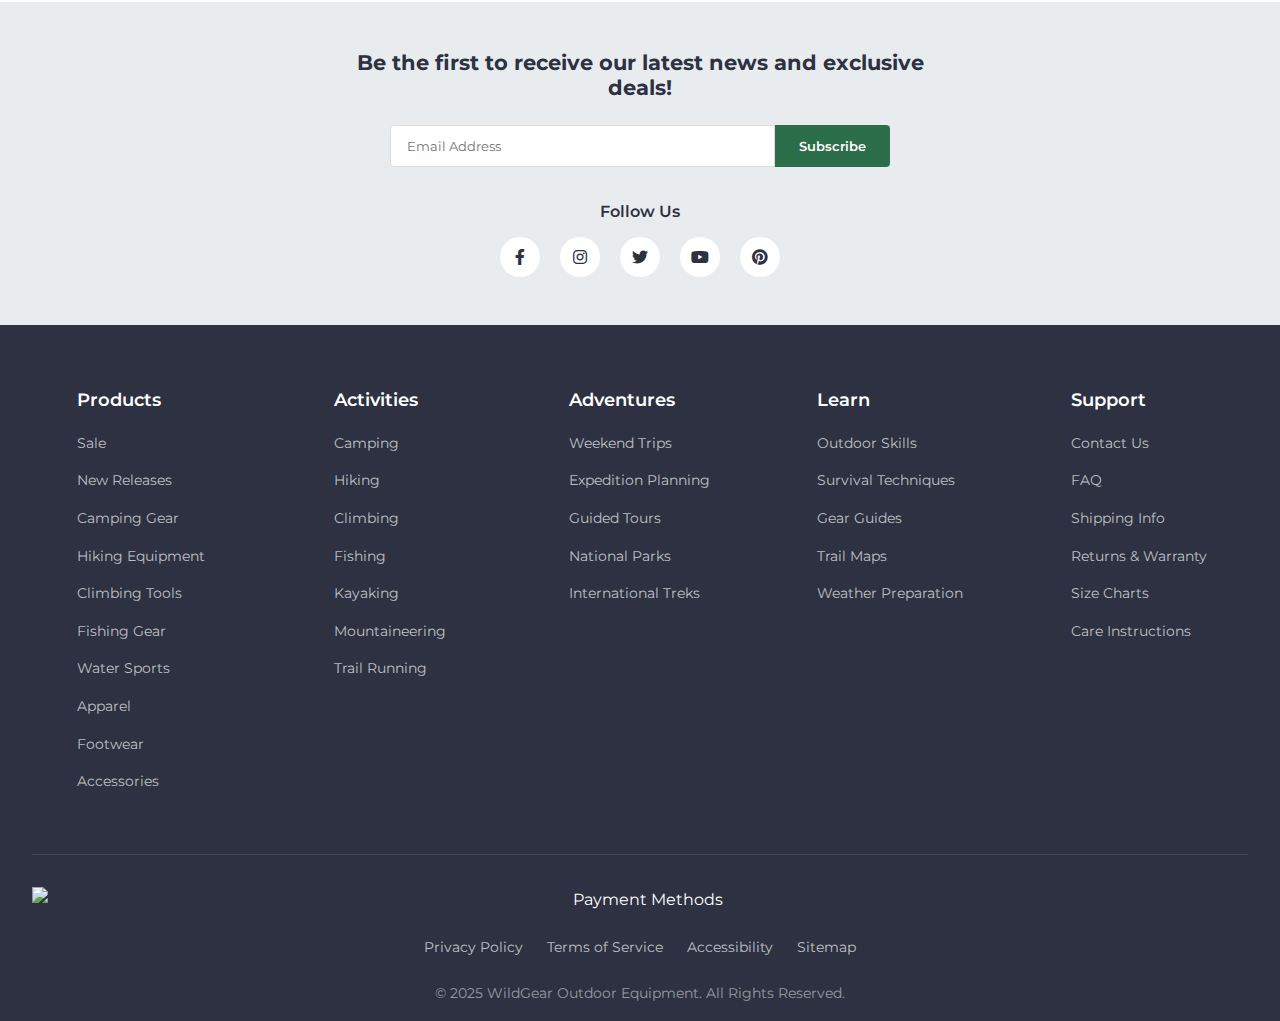
==== commit 5ea73dcf: "Update index.html" ====
--- a/index.html
+++ b/index.html
@@ -97,7 +97,7 @@
             <div class="overlay-text">Camping</div>
         </div>
         <div class="activity-item">
-            <img src="img/activity-fishing.jpg" alt="Fishing">
+            <img src="img/activity-fishing.webp" alt="Fishing">
             <div class="overlay-text">Fishing</div>
         </div>
         <div class="activity-item">
--- a/styles.css
+++ b/styles.css
@@ -29,6 +29,10 @@
     padding: 0;
     box-sizing: border-box;
 }
+html, body {
+    width: 100%;
+    overflow-x: hidden; /* 防止横向滚动 */
+  }
 
 body {
     font-family: var(--body-font);
@@ -234,7 +238,7 @@
 
 /* Hero Section */
 .hero {
-    background: linear-gradient(rgba(0, 0, 0, 0.5), rgba(0, 0, 0, 0.5)), url('img/hero-background.jpg');
+    background: linear-gradient(rgba(0, 0, 0, 0.5), rgba(0, 0, 0, 0.5)), url('https://exzbshteqangjyjflhlz.supabase.co/storage/v1/object/public/websitedata//hero-background.jpg');
     background-size: cover;
     background-position: center;
     height: 600px;
@@ -338,7 +342,7 @@
 
 /* Featured Products Section */
 .featured {
-    padding: 4rem 2rem;
+    padding: 4rem 1rem;
     background-color: var(--light-gray);
 }
 
@@ -871,6 +875,76 @@
     font-weight: 600;
 }
 
+
+/* 搜索框 */
+.search-overlay.active {
+    opacity: 0;
+    visibility: visible;
+    transition: opacity 0.3s ease, visibility 0.3s ease;
+}
+.search-overlay {
+    position: fixed;
+    top: 0;
+    left: 0;
+    width: 100%;
+    height: 100%;
+    background: rgba(0, 0, 0, 0.8);
+    display: flex;
+    justify-content: center;
+    align-items: flex-start;
+    padding-top: 15vh;
+    /* z-index: 1000; */
+    transition: var(--transition);
+}
+.search-container {
+    background: #fff;
+    width: 50%;
+    border-radius: 8px;
+    overflow: hidden;
+    box-shadow: var(--shadow);
+}
+.search-header {
+    display: flex;
+    align-items: center;
+    padding: 1rem;
+    border-bottom: 1px solid var(--light-gray);
+    gap: 1rem;
+}
+.fa-solid, .fas {
+    font-family: "Font Awesome 6 Free";
+    font-weight: 900;
+}
+.fa-magnifying-glass:before, .fa-search:before {
+    content: "\f002";
+}
+.search-header input {
+    flex: 1;
+    border: none;
+    outline: none;
+    font-size: 1.1rem;
+    padding: 0.5rem;
+}
+.close-btn {
+    background: none;
+    border: none;
+    cursor: pointer;
+    font-size: 1.2rem;
+    padding: 0.5rem;
+    border-radius: 50%;
+    transition: var(--transition);
+}
+.search-results {
+    max-height: 70vh;
+    overflow-y: auto;
+    padding: 1rem;
+}
+.initial-message {
+    text-align: center;
+    color: var(--gray);
+    padding: 2rem;
+}
+
+
 /* Responsive Styles */
 @media (max-width: 1024px) {
     .hero h1 {
@@ -887,6 +961,20 @@
 }
 
 @media (max-width: 768px) {
+    .countdown{
+        margin-top: 10px;
+    }
+    .hero {
+        max-width: 100%;
+        height: 70vh;     
+        min-height: 400px; 
+        background-position: 35% center;  /* 优化构图焦点 */
+        
+        /* 移动端加载优化 */
+        background-image: 
+            linear-gradient(rgba(0, 0, 0, 0.6), rgba(0, 0, 0, 0.6)),
+            url("https://exzbshteqangjyjflhlz.supabase.co/storage/v1/object/public/websitedata//hero-background.jpg?quality=50");
+    }
     .nav-links, .nav-actions {
         display: none;
     }
@@ -900,8 +988,29 @@
     }
 
     .categories {
-        grid-template-columns: repeat(3, 1fr);
-        gap: 1rem;
+        display: flex; /* 使用 flexbox 实现水平排列 */
+        justify-content: flex-start;
+        overflow-x: auto; /* 允许水平滚动 */
+        overflow-y: hidden; /* 禁止垂直滚动 */
+        white-space: nowrap; /* 防止内容换行 */
+        grid-template-columns: none; /* 移除网格布局，使用 flex 替代 */
+        gap: 0.75rem;
+        padding: 1.5rem 0.5rem;
+        scroll-snap-type: x mandatory; /* 可选：添加滑动吸附效果 */
+        -webkit-overflow-scrolling: touch; /* iOS 上优化滑动体验 */
+    }
+
+    .category-item {
+        flex: 0 0 auto; /* 固定宽度，不自动缩放 */
+        width: 130px; /* 设置每个项目固定宽度，可根据需求调整 */
+        scroll-snap-align: start; /* 可选：滑动时对齐到开头 */
+    }
+    .category-item img {
+        height: 100px;
+    }
+    .category-item h3 {
+        font-size: 1rem;
+        padding: 0.75rem;
     }
 
     .activities {
@@ -939,6 +1048,42 @@
     .chat-icon {
         margin-right: 0;
     }
+    .announcement-bar p {
+        margin-right: 0rem;
+        transition: all 0.3s ease; /* 平滑过渡高度和透明度 */
+    }
+    /* 首页商品容器 */
+    .product-grid,.featured-grid {
+        display: flex;
+        justify-content: flex-start;
+        overflow-x: auto;
+        overflow-y: hidden;
+        white-space: nowrap;
+        gap: 0.75rem;
+        padding: 1.5rem 0.5rem;
+        scroll-snap-type: x mandatory;
+        -webkit-overflow-scrolling: touch;
+        width: 100%;
+    }
+    
+    .product-card,.featured-item {
+        flex: 0 0 auto;
+        width: 250px; /* 固定宽度，可调整为 200px、300px 等 */
+        scroll-snap-align: start;
+        text-align: center;
+    }
+    
+    /* 可选：美化滚动条（仅桌面端生效） */
+    .product-grid::-webkit-scrollbar {
+        height: 8px;
+    }
+    .product-grid::-webkit-scrollbar-thumb {
+        background: #888;
+        border-radius: 4px;
+    }
+    .product-grid::-webkit-scrollbar-thumb:hover {
+        background: #555;
+    }
 }
 
 @media (max-width: 480px) {
@@ -958,9 +1103,6 @@
         grid-template-columns: 1fr;
     }
 
-    .footer-columns {
-        grid-template-columns: 1fr;
-    }
 
     .play-button {
         width: 50px;
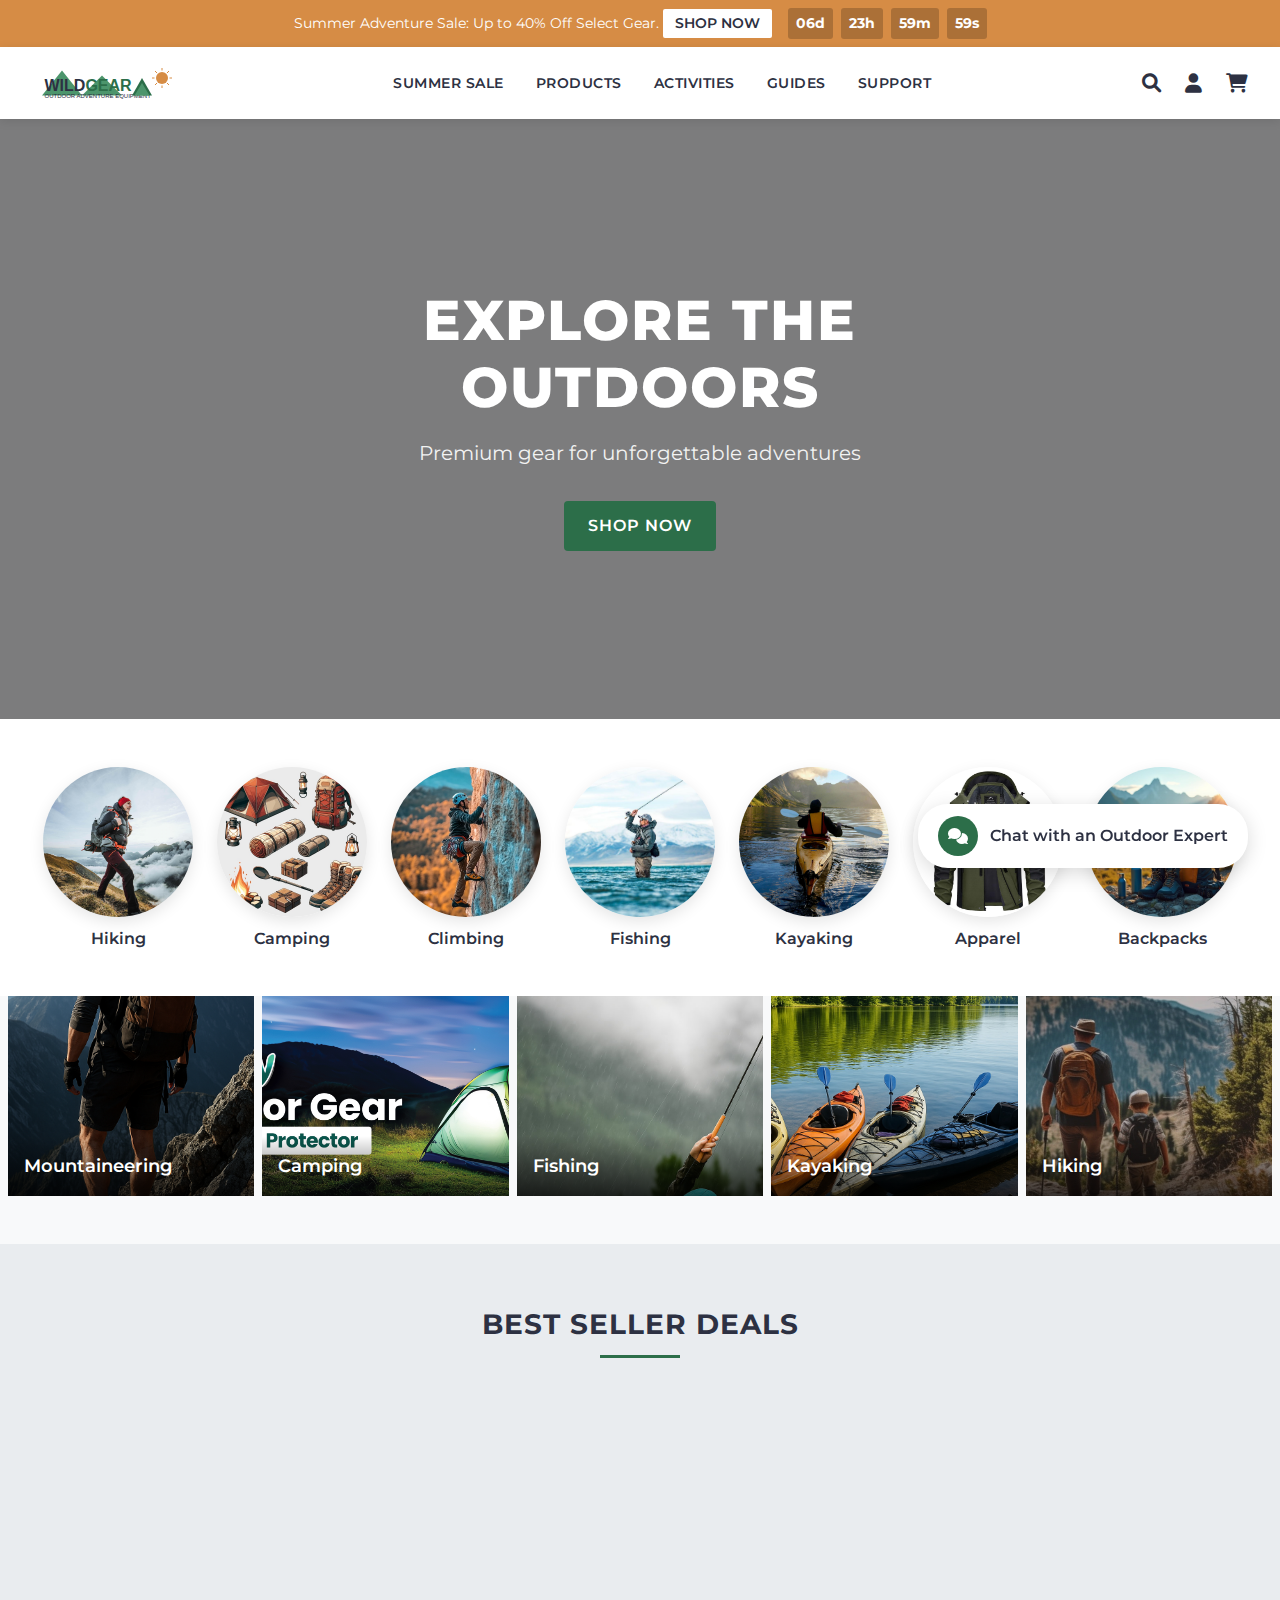
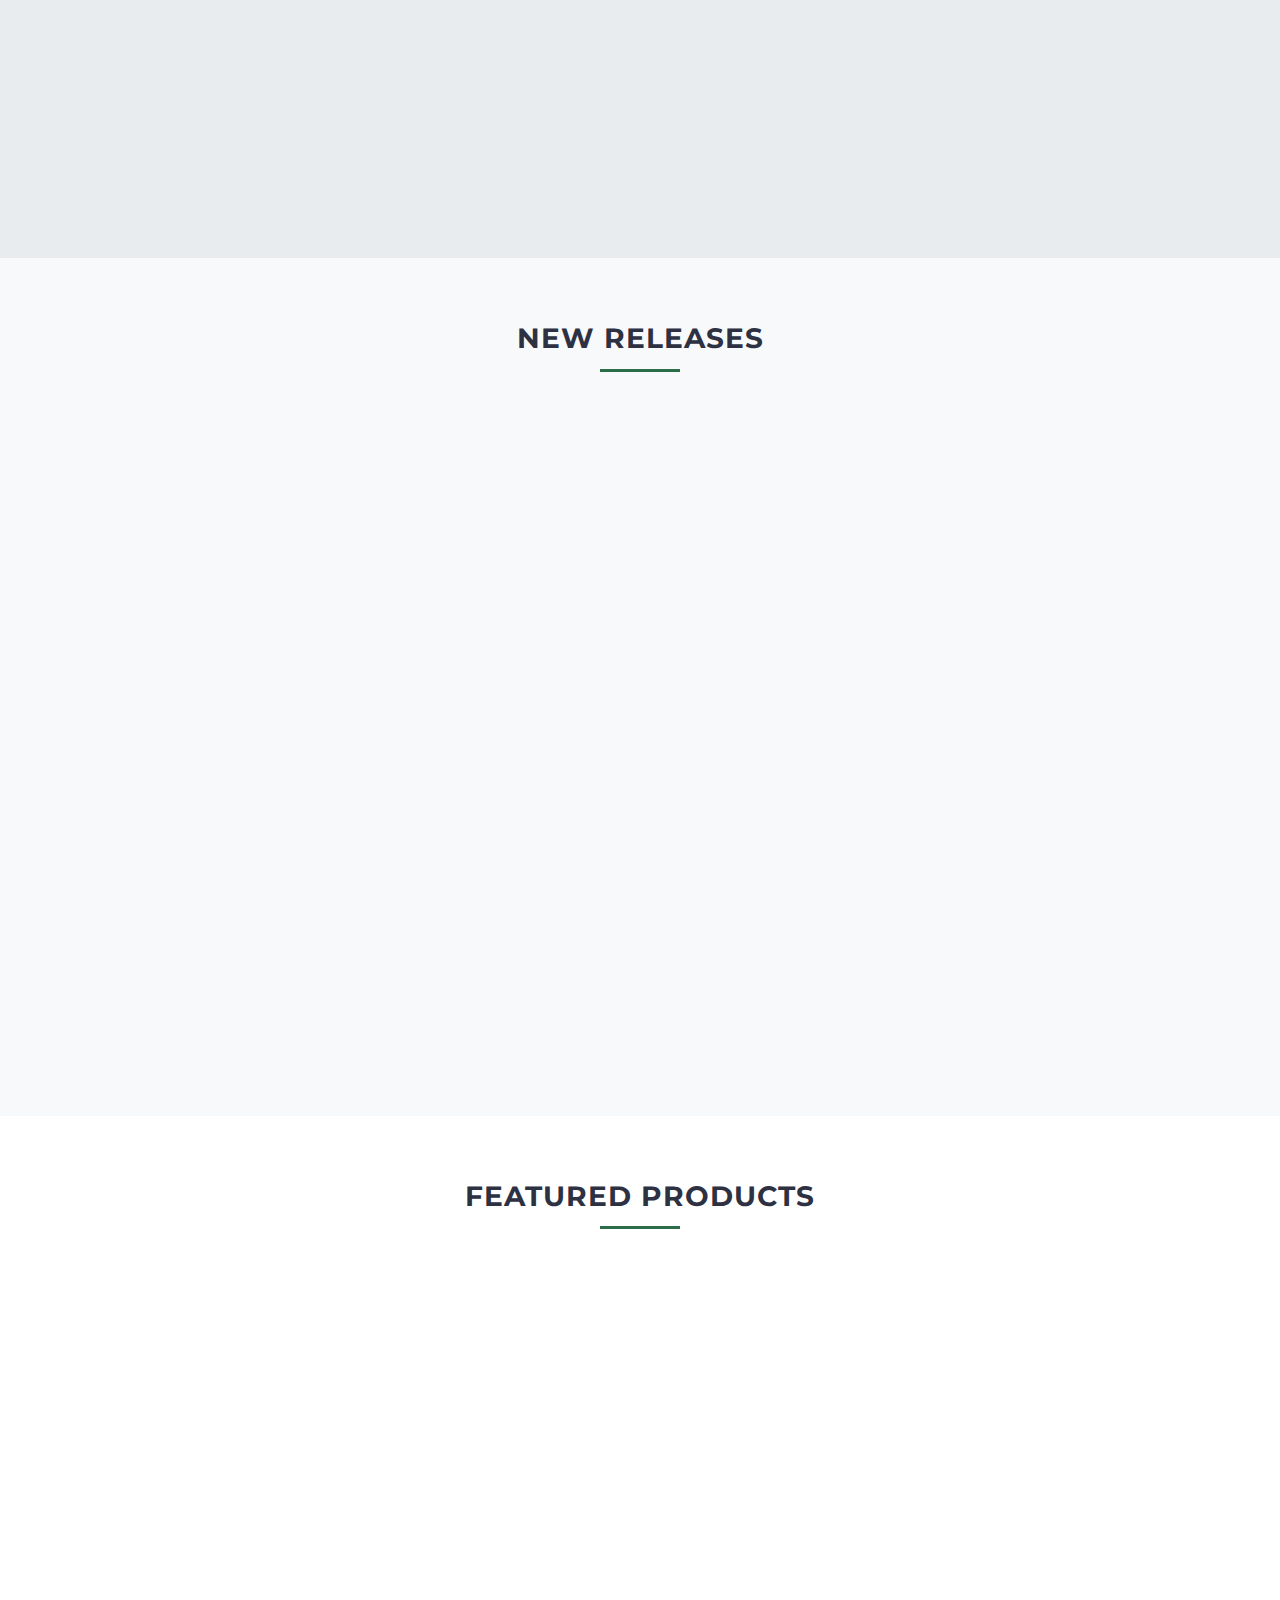
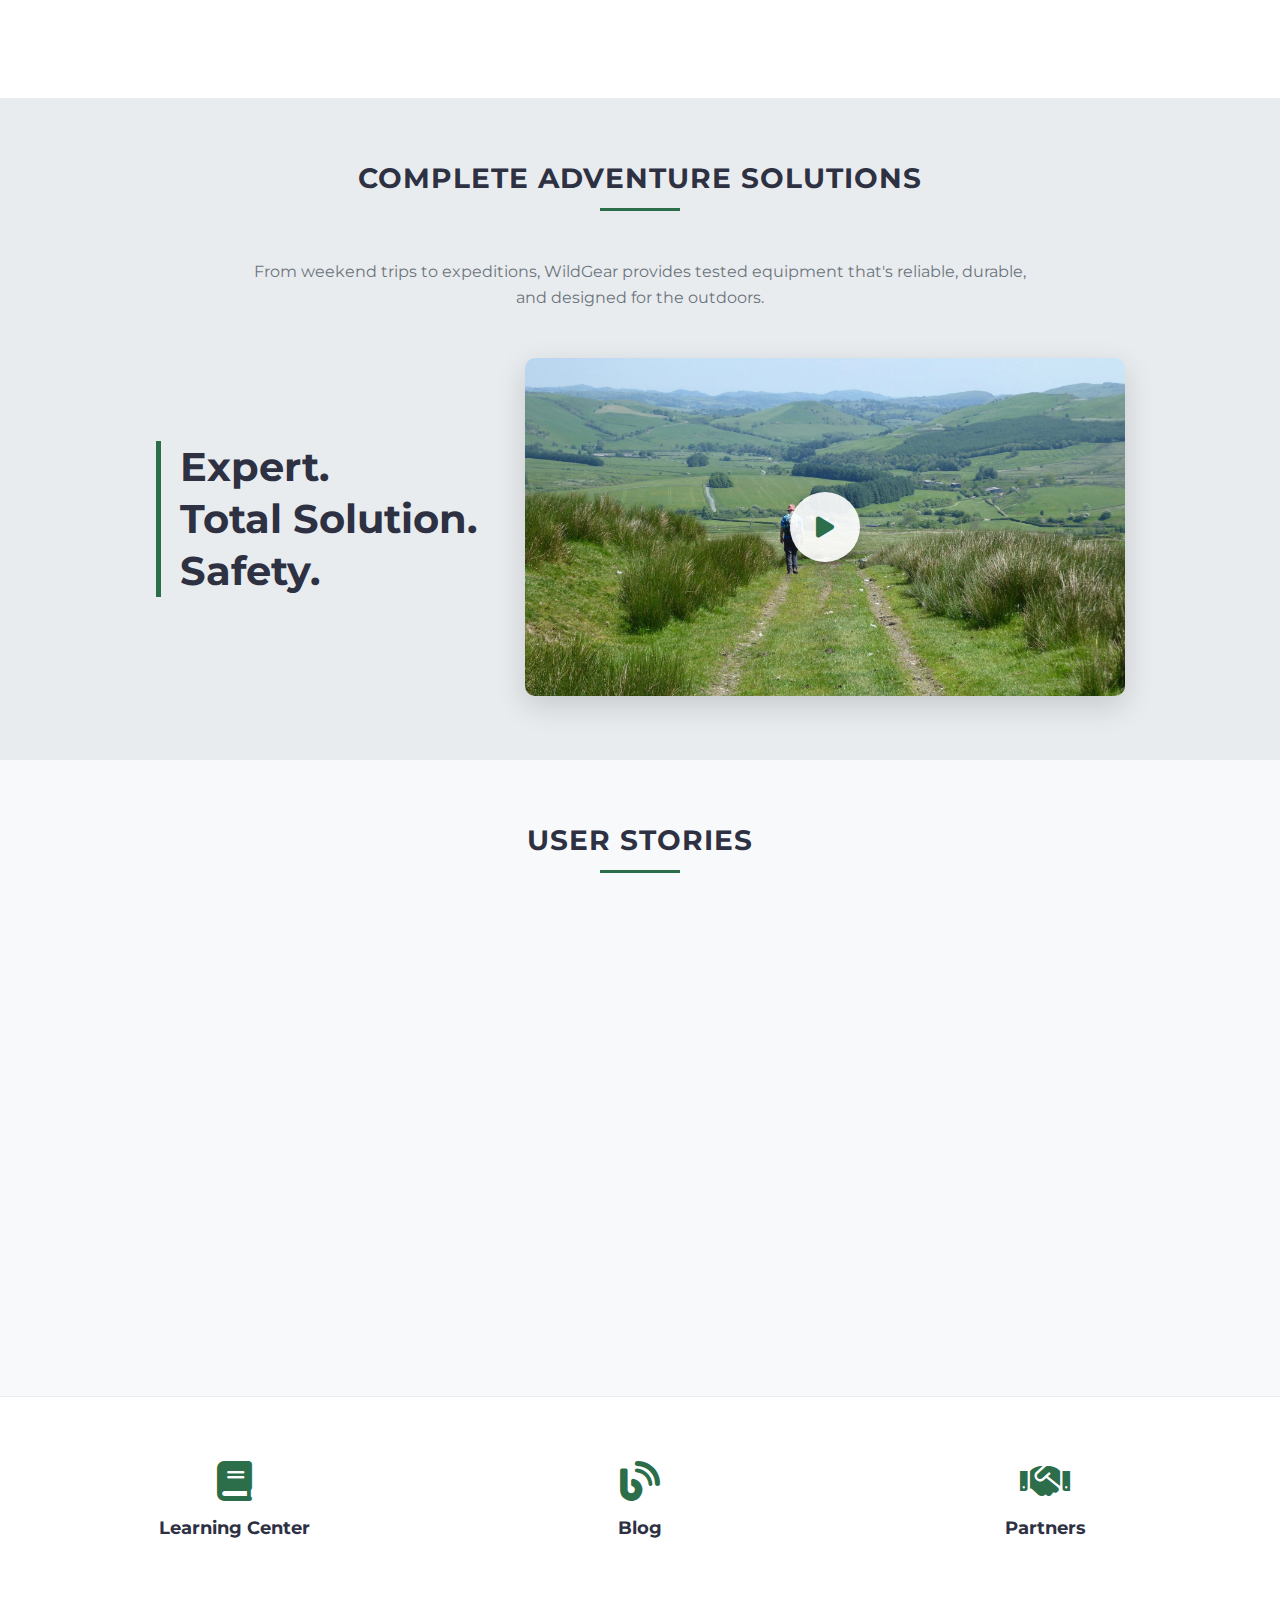
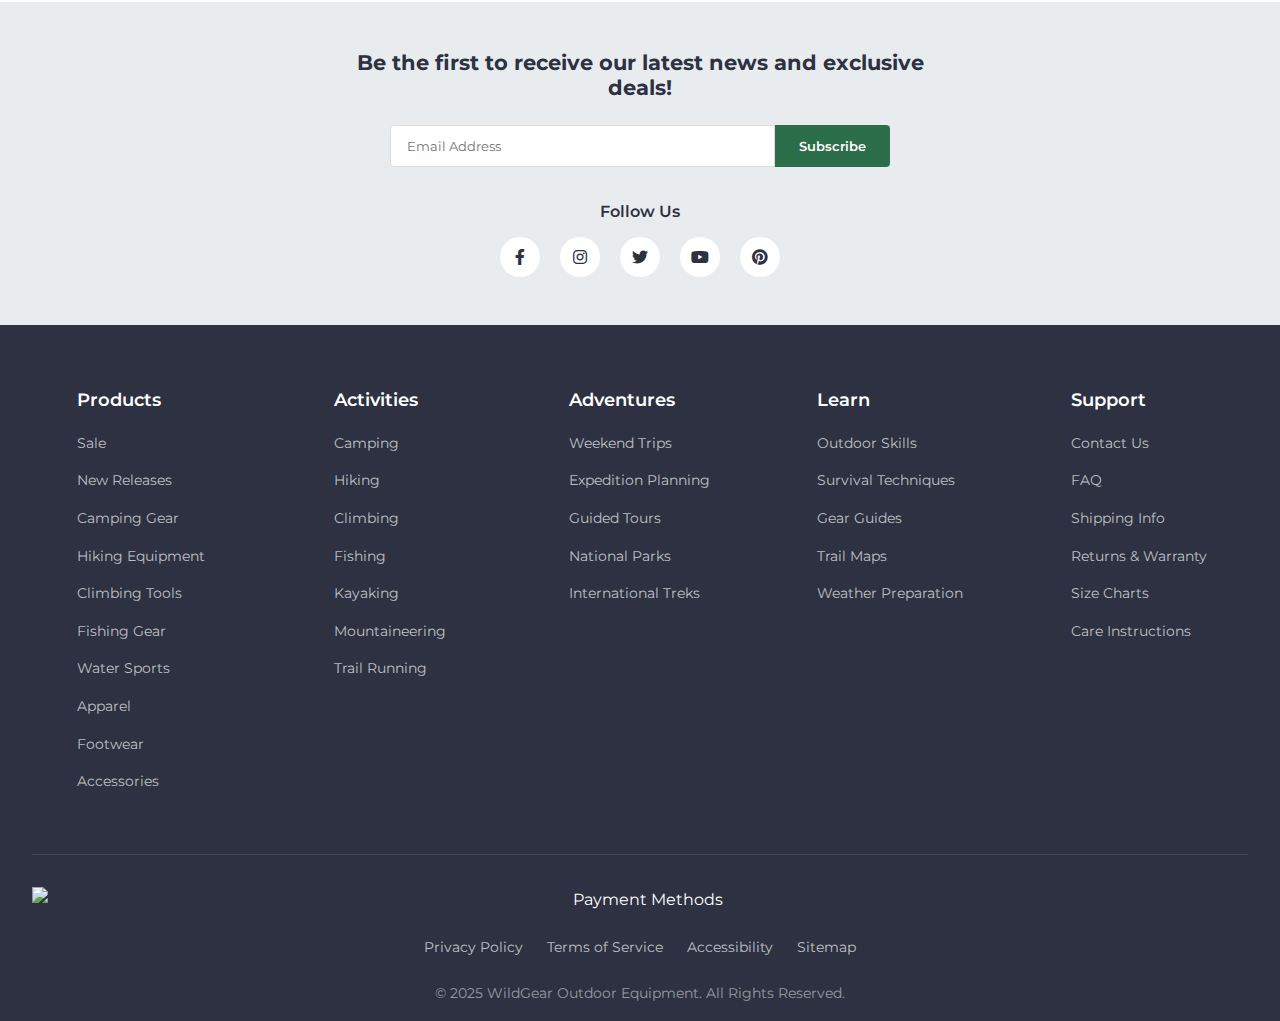
==== commit 78c243f1: "Update index.html" ====
--- a/index.html
+++ b/index.html
@@ -101,7 +101,7 @@
             <div class="overlay-text">Fishing</div>
         </div>
         <div class="activity-item">
-            <img src="img/activity-kayaking.jpg" alt="Kayaking">
+            <img src="img/activity-kayaking.webp" alt="Kayaking">
             <div class="overlay-text">Kayaking</div>
         </div>
         <div class="activity-item">
